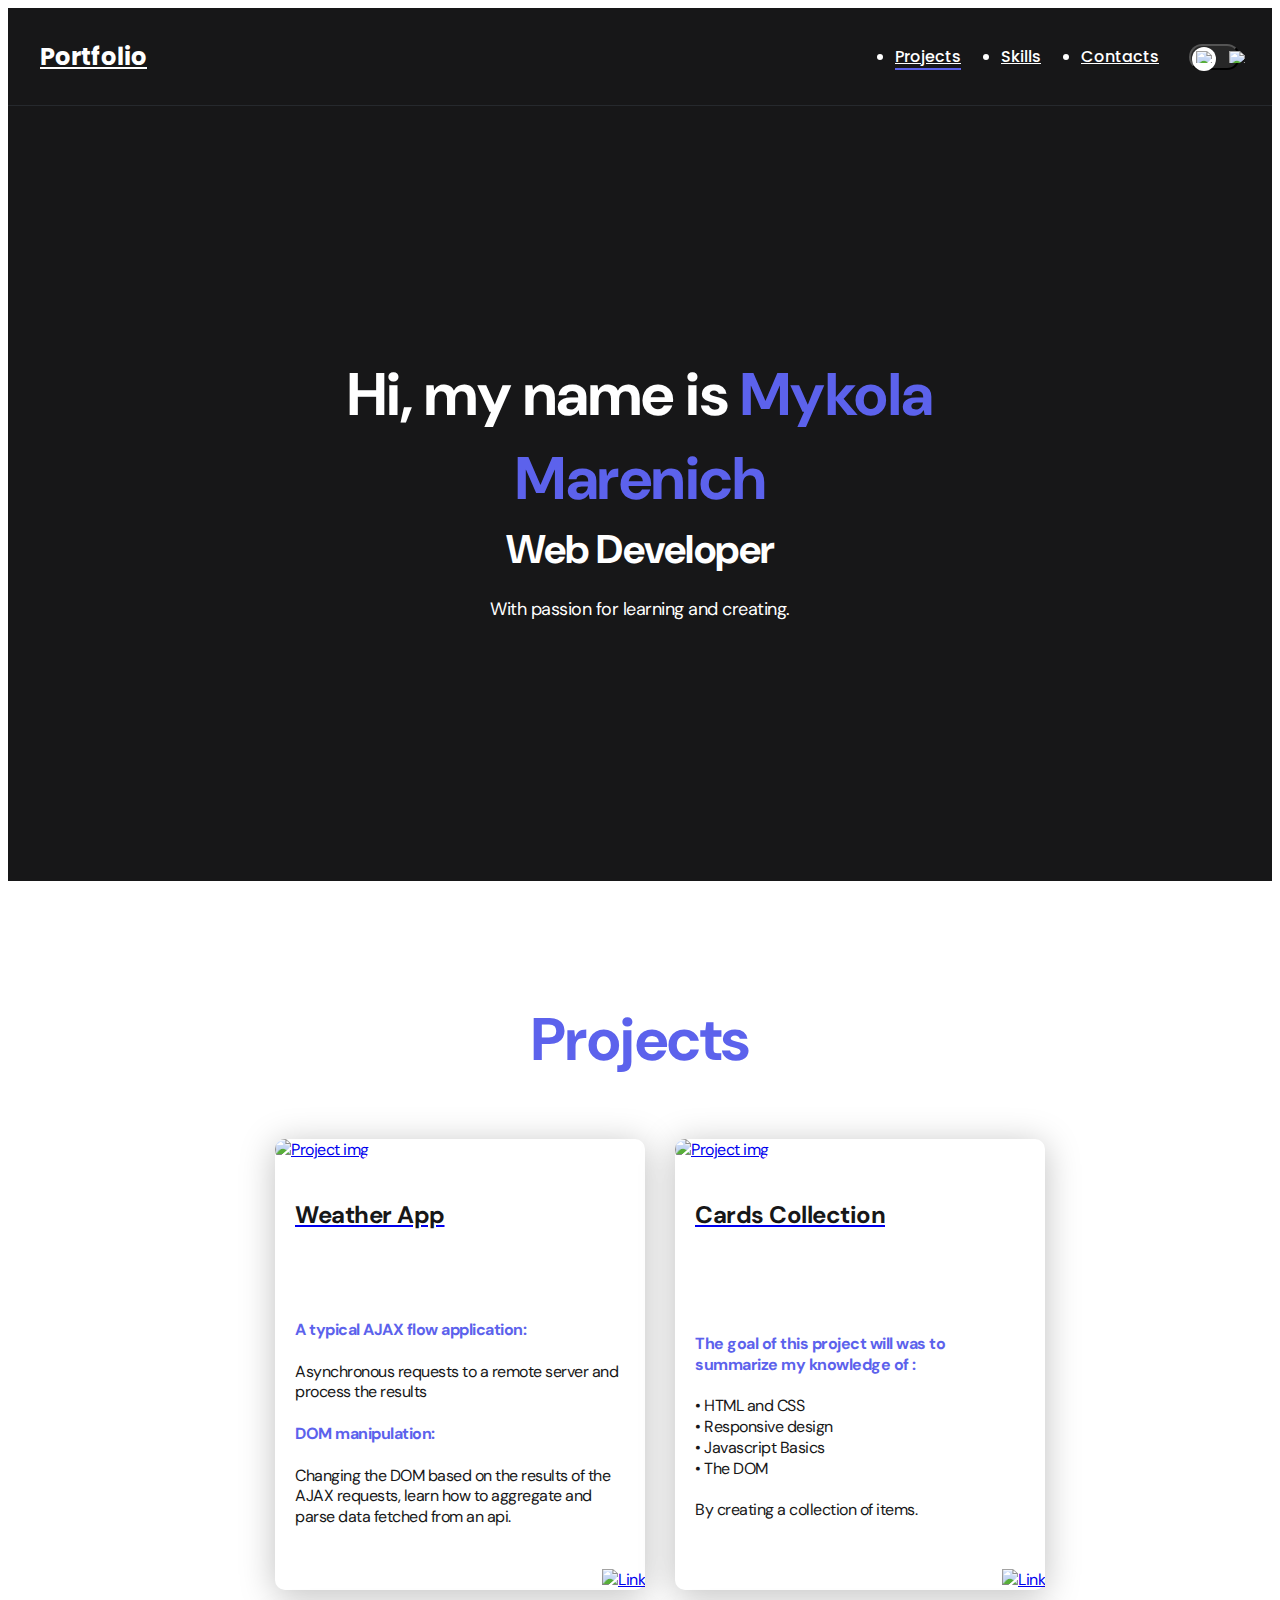
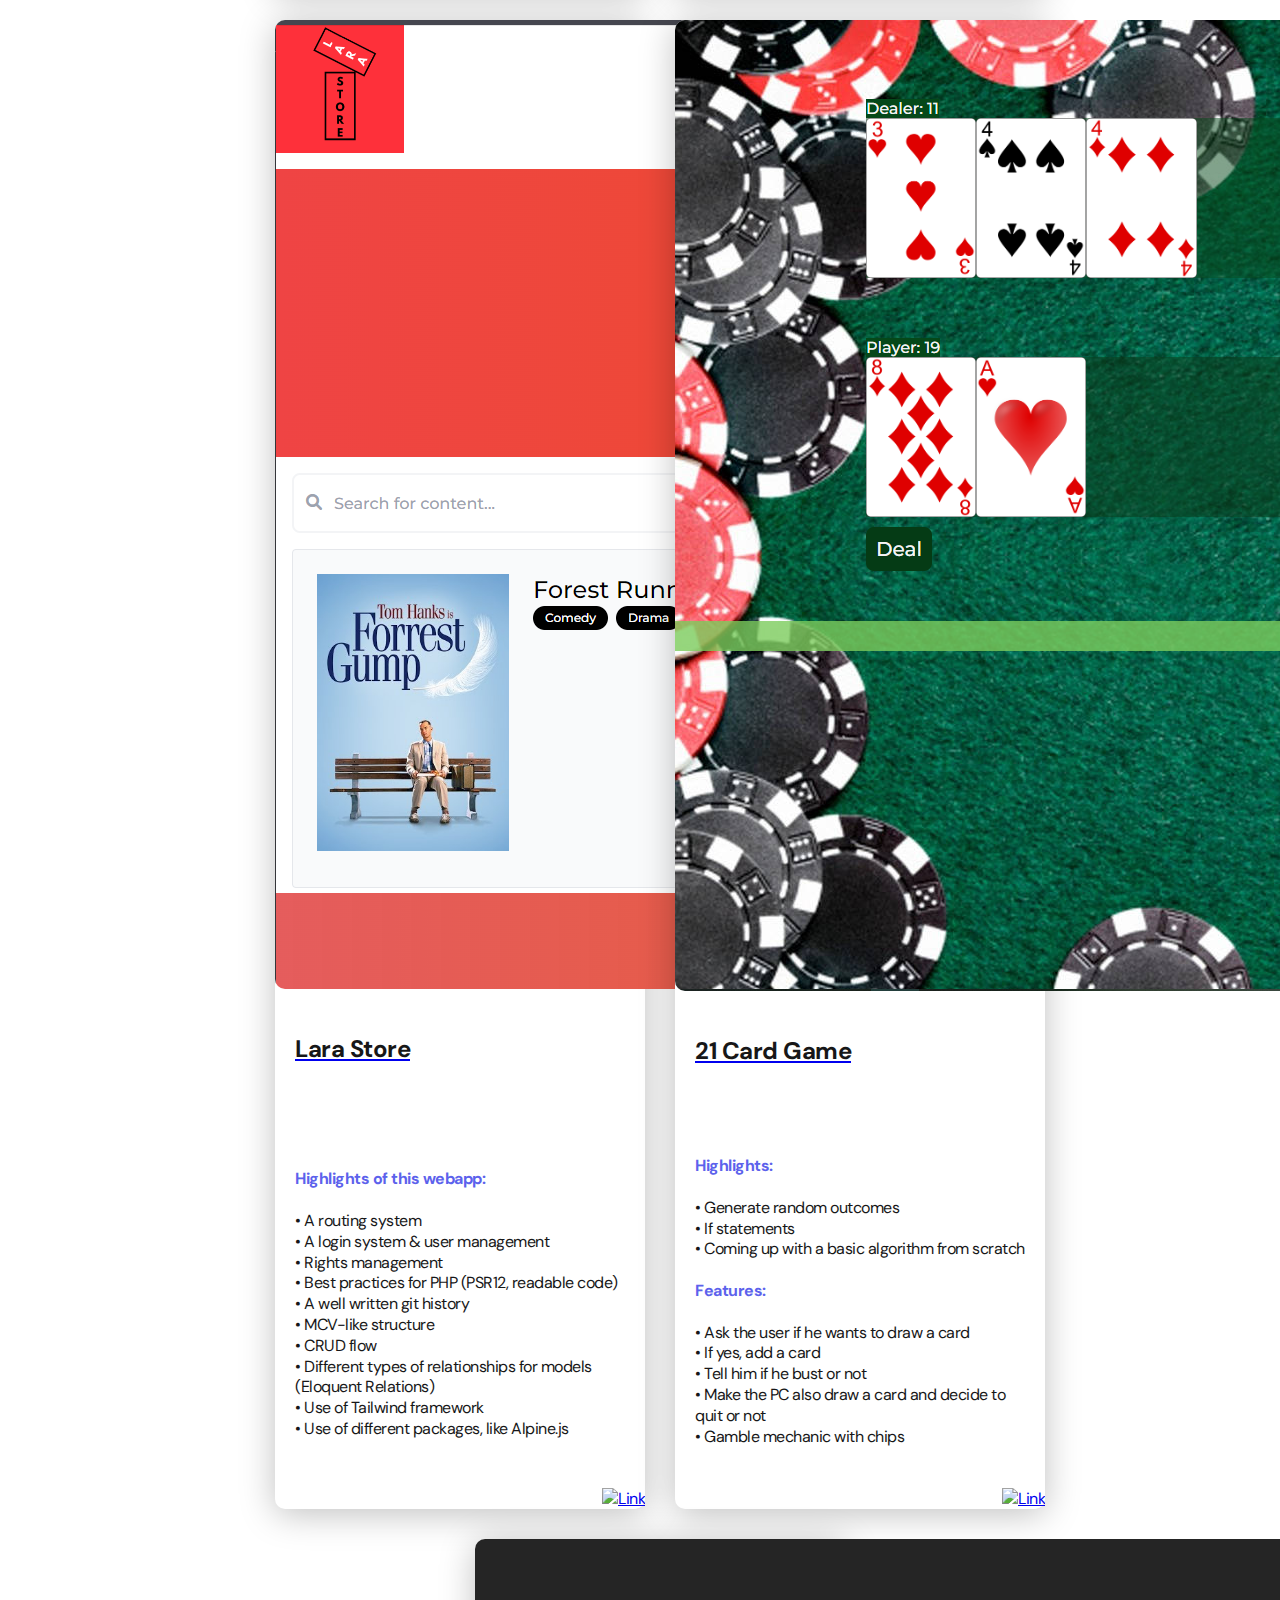
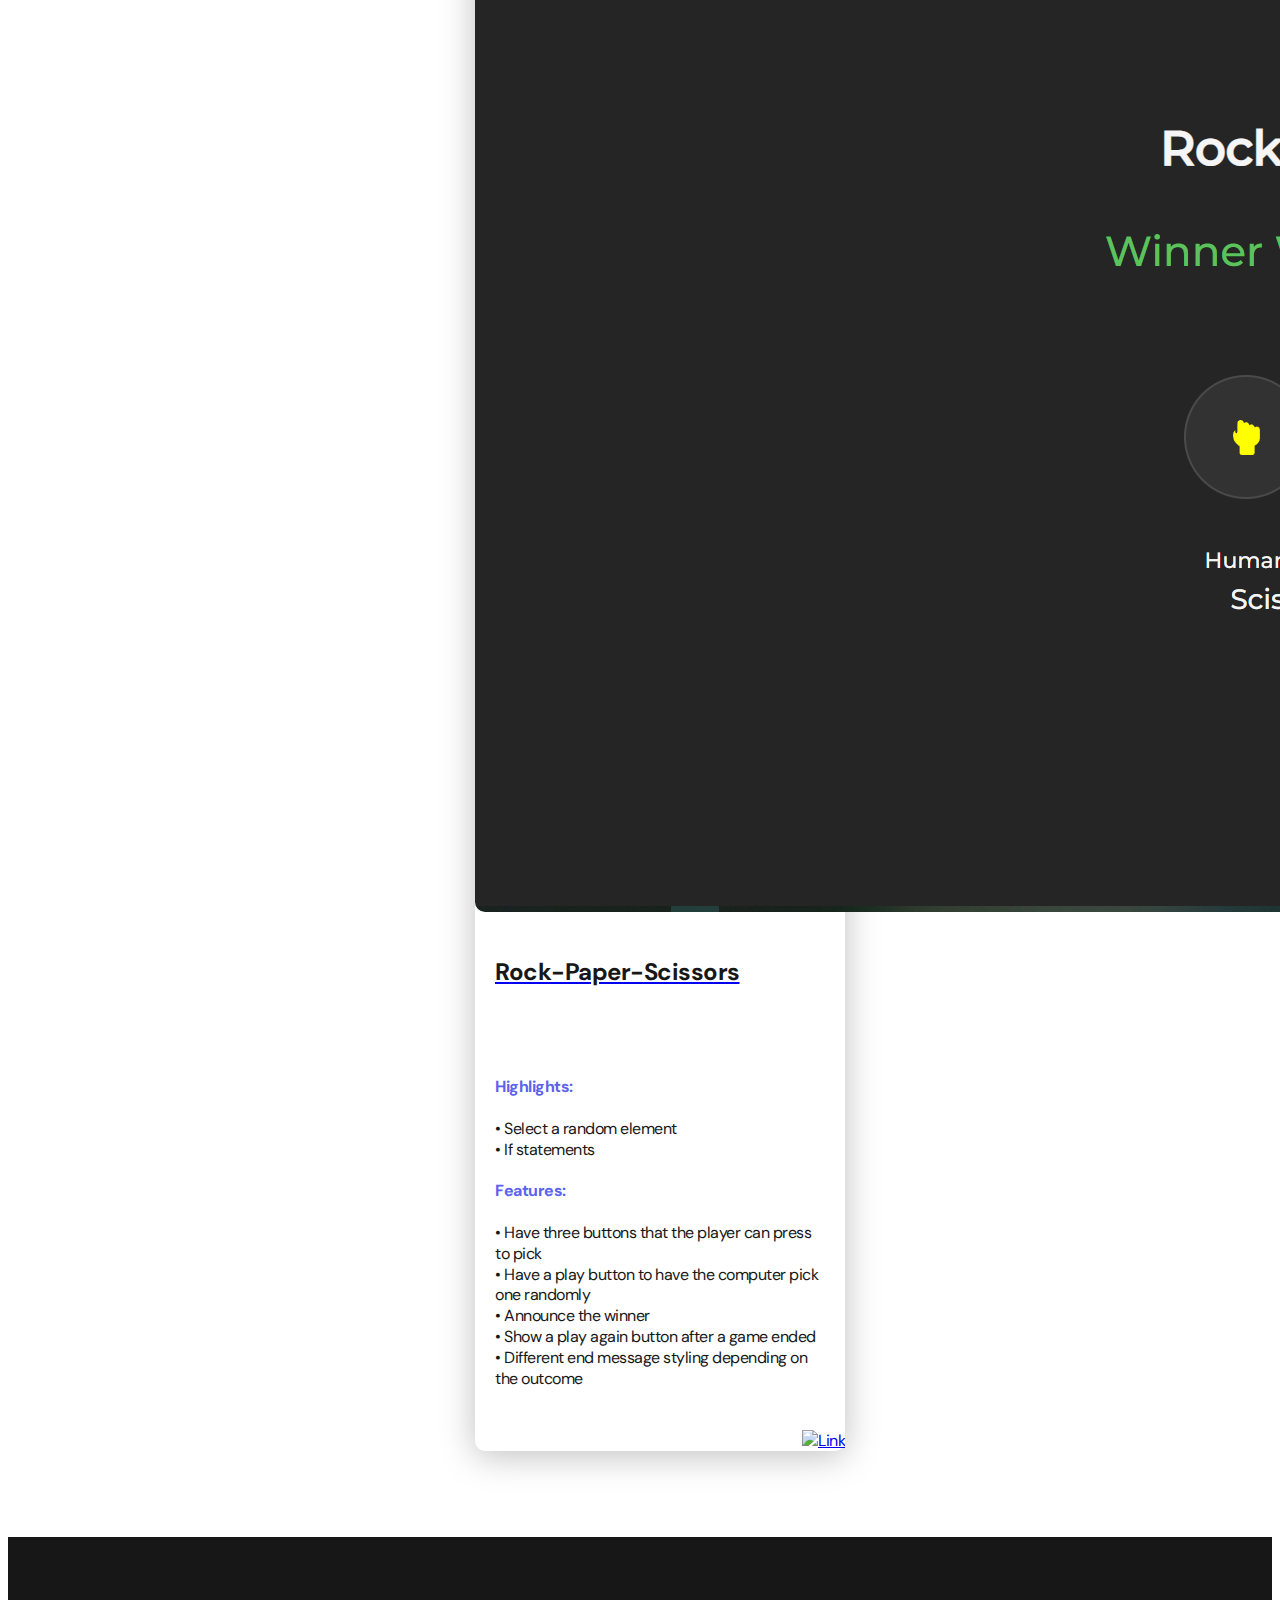
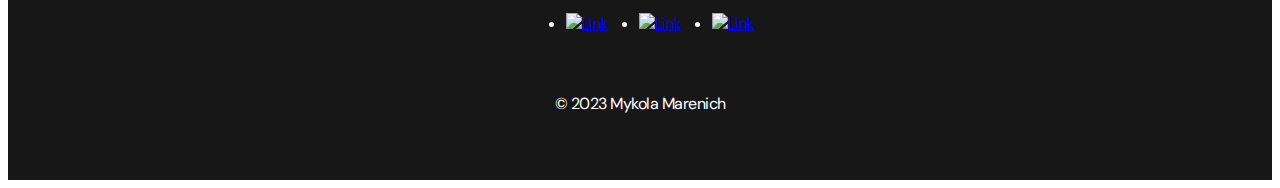
==== index.html @ 1d5896f4 "3 projects added" ====
<!DOCTYPE html>
<html lang="en">

<head>
    <meta charset="UTF-8" />
    <meta http-equiv="X-UA-Compatible" content="IE=edge" />
    <meta name="viewport" content="width=device-width, initial-scale=1.0" />
    <title>Portfolio</title>
    <link rel="stylesheet" href="./css/main.css" />
    <link rel="stylesheet" href="https://cdn.jsdelivr.net/gh/devicons/devicon@v2.15.1/devicon.min.css">
</head>

<body>
    <nav class="nav">
        <div class="container">
            <div class="nav-row">
                <a href="./index.html" class="logo"><strong>Portfolio</strong></a>

                <button class="dark-mode-btn">
                    <img src="./img/icons/sun.svg" alt="Light mode" class="dark-mode-btn__icon" />
                    <img src="./img/icons/moon.svg" alt="Dark mode" class="dark-mode-btn__icon" />
                </button>

                <ul class="nav-list">
                    <li class="nav-list__item">
                        <a href="./index.html" class="nav-list__link nav-list__link--active">Projects</a>
                    </li>
                    <li class="nav-list__item">
                        <a href="./skills.html" class="nav-list__link">Skills</a>
                    </li>
                    <li class="nav-list__item">
                        <a href="./contacts.html" class="nav-list__link">Contacts</a>
                    </li>
                </ul>
            </div>
        </div>
    </nav>

    <header class="header">
        <div class="header__wrapper">
            <h1 class="header__title">
                <strong>Hi, my name is <em>Mykola Marenich</em></strong><br />
                Web Developer
            </h1>
            <div class="header__text">
                <p>With passion for learning and creating.</p>
            </div>
        </div>
    </header>

    <main class="section">
        <div class="container">
            <h2 class="title-1">Projects</h2>
            <ul class="projects">
                <li class="project">
                    <a href="https://becodeorg.github.io/verou-4-the-weather-app-NickMarinade/">
                        <img src="./img/projects/weather-app.png" alt="Project img" class="project__img" />
                        <h3 class="project__title">Weather App</h3>
                    </a>
                    <div class="stack__icons">
                        <i class="stack__icon devicon-html5-plain-wordmark colored"></i>
                        <i class="stack__icon devicon-css3-plain-wordmark colored"></i>
                        <i class="stack__icon devicon-javascript-plain colored"></i>
                    </div>
                    <p class="project__paragraph">
                        <strong style="color:#5C62EC;">A typical AJAX flow application:</strong>
                        <br>
                        <br>Asynchronous requests to a remote server and process the results
                        <br>
                        <br><strong style="color:#5C62EC;">DOM manipulation:</strong>
                        <br>
                        <br>Changing the DOM based on the results of the AJAX requests, learn how to aggregate and parse
                        data fetched from an api.
                    </p>
                    <div class="github__card__icon">
                        <a href="https://github.com/NickMarinade/Weather-App"><img src="./img/icons/gitHub.svg"
                                alt="Link" /></a>
                    </div>
                </li>
                <li class="project">
                    <a
                        href="https://becodeorg.github.io/verou-4-dom-manipulation-NickMarinade/collectionProject/collection.html">
                        <img src="./img/projects/collection-cards.png" alt="Project img" class="project__img" />
                        <h3 class="project__title">Cards Collection</h3>
                    </a>
                    <div class="stack__icons">
                        <i class="stack__icon devicon-html5-plain-wordmark colored"></i>
                        <i class="stack__icon devicon-css3-plain-wordmark colored"></i>
                        <i class="stack__icon devicon-javascript-plain colored"></i>
                    </div>
                    <p class="project__paragraph">
                        <strong style="color:#5C62EC;">The goal of this project will was to summarize my knowledge of
                            :</strong>
                        <br>
                        <br>&#8226 HTML and CSS
                        <br>&#8226 Responsive design
                        <br>&#8226 Javascript Basics
                        <br>&#8226 The DOM
                        <br>
                        <br>By creating a collection of items.
                    </p>
                    <div class="github__card__icon">
                        <a href="https://github.com/NickMarinade/Cards-Collection/tree/main/collectionProject"><img
                                src="./img/icons/gitHub.svg" alt="Link" />
                        </a>
                    </div>
                </li>
                <li class="project">
                    <a
                        href="https://github.com/NickMarinade/lara-store">
                        <img src="./img/projects/larastore.png" alt="Project img" class="project__img" />
                        <h3 class="project__title">Lara Store</h3>
                    </a>
                    <div class="stack__icons">
                        <i class="stack__icon devicon-html5-plain-wordmark colored"></i>
                        <i class="stack__icon devicon-css3-plain-wordmark colored"></i>
                        <i class="stack__icon devicon-javascript-plain colored"></i>
                        <i class="stack__icon devicon-php-plain colored"></i>
                        <i class="stack__icon devicon-laravel-plain-wordmark colored"></i>
                        <i class="stack__icon devicon-tailwindcss-plain colored"></i>

                        <i class="stack__icon devicon-mysql-plain-wordmark colored"></i>


                    </div>
                    <p class="project__paragraph">
                        <strong style="color:#5C62EC;">Highlights of this webapp:</strong>
                        <br>
                        <br>&#8226 A routing system
                        <br>&#8226 A login system & user management
                        <br>&#8226 Rights management
                        <br>&#8226 Best practices for PHP (PSR12, readable code)
                        <br>&#8226 A well written git history
                        <br>&#8226 MCV-like structure
                        <br>&#8226 CRUD flow
                        <br>&#8226 Different types of relationships for models (Eloquent Relations)
                        <br>&#8226 Use of Tailwind framework
                        <br>&#8226 Use of different packages, like Alpine.js
                    </p>
                    <div class="github__card__icon">
                        <a href="https://github.com/NickMarinade/lara-store"><img
                                src="./img/icons/gitHub.svg" alt="Link" />
                        </a>
                    </div>
                </li>
                <li class="project">
                    <a href="https://becodeorg.github.io/verou-4-javascript-games-NickMarinade/21/index21.html">
                        <img src="./img/projects/21.png" alt="Project img" class="project__img" />
                        <h3 class="project__title">21 Card Game</h3>
                    </a>
                    <div class="stack__icons">
                        <i class="stack__icon devicon-html5-plain-wordmark colored"></i>
                        <i class="stack__icon devicon-css3-plain-wordmark colored"></i>
                        <i class="stack__icon devicon-javascript-plain colored"></i>
                    </div>
                    <p class="project__paragraph">
                        <strong style="color:#5C62EC;">Highlights:</strong>
                        <br>
                        <br>&#8226 Generate random outcomes
                        <br>&#8226 If statements
                        <br>&#8226 Coming up with a basic algorithm from scratch
                        <br>
                        <br><strong style="color:#5C62EC;">Features:</strong>
                        <br>
                        <br>&#8226 Ask the user if he wants to draw a card
                        <br>&#8226 If yes, add a card 
                        <br>&#8226 Tell him if he bust or not
                        <br>&#8226 Make the PC also draw a card and decide to quit or not
                        <br>&#8226 Gamble mechanic with chips
                    </p>
                    <div class="github__card__icon">
                        <a href="https://github.com/NickMarinade/gamesJS/tree/main/21"><img src="./img/icons/gitHub.svg"
                                alt="Link" /></a>
                    </div>
                </li>
                <li class="project">
                    <a href="https://becodeorg.github.io/verou-4-javascript-games-NickMarinade/RockPaperScissors/indexRPS.html">
                        <img src="./img/projects/rock-paper.png" alt="Project img" class="project__img" />
                        <h3 class="project__title">Rock-Paper-Scissors</h3>
                    </a>
                    <div class="stack__icons">
                        <i class="stack__icon devicon-html5-plain-wordmark colored"></i>
                        <i class="stack__icon devicon-css3-plain-wordmark colored"></i>
                        <i class="stack__icon devicon-javascript-plain colored"></i>
                        <i class="stack__icon devicon-sass-original colored"></i>
                    </div>
                    <p class="project__paragraph">
                        <strong style="color:#5C62EC;">Highlights:</strong>
                        <br>
                        <br>&#8226 Select a random element
                        <br>&#8226 If statements
                        <br>
                        <br><strong style="color:#5C62EC;">Features:</strong>
                        <br>
                        <br>&#8226 Have three buttons that the player can press to pick
                        <br>&#8226 Have a play button to have the computer pick one randomly
                        <br>&#8226 Announce the winner
                        <br>&#8226 Show a play again button after a game ended
                        <br>&#8226 Different end message styling depending on the outcome
                    </p>
                    <div class="github__card__icon">
                        <a href="https://github.com/NickMarinade/gamesJS/tree/main/RockPaperScissors"><img src="./img/icons/gitHub.svg"
                                alt="Link" /></a>
                    </div>
                </li>
            </ul>
        </div>
    </main>

    <footer class="footer">
        <div class="container">
            <div class="footer__wrapper">
                <ul class="social">
                    <li class="social__item">
                        <a href="#!"><img src="./img/icons/gitHub.svg" alt="Link" /></a>
                    </li>
                    <li class="social__item">
                        <a href="#!"><img src="./img/icons/linkedIn.svg" alt="Link" /></a>
                    </li>
                    <li class="social__item">
                        <a href="#!"><img src="./img/icons/instagram.svg" alt="Link" /></a>
                    </li>
                </ul>
                <div class="copyright">
                    <p>© 2023 Mykola Marenich</p>
                </div>
            </div>
        </div>
    </footer>

    <script src="./js/main.js"></script>
</body>

</html>
---- css/main.css ----
@import "./reset.css";
@import url('https://fonts.googleapis.com/css2?family=DM+Sans:wght@400;500;700&family=Poppins:wght@400;500;700&display=swap');

:root {
    --blackpure: #000;
    --black: #171718;
    --black-border: #26292D;
    --white: #fff;
    --purple: #5C62EC;

    --text-color: var(--black);

    --dark-bg: var(--black);
    --dark-border: var(--black-border);
    --header-text: var(--white);
    --accent: var(--purple);

    /* Light mode */
    --page-bg: var(--white);
    --text-color: var(--black);

    --title-1: var(--accent);

    --project-card-bg: var(--white);
    --project-card-text: var(--black);
    --box-shadow: 0px 5px 35px rgba(0, 0, 0, 0.25);
}

.dark {
     /* Dark mode */
    --page-bg: #252526;
    --text-color: var(--white);

    --title-1: var(--white);

    --project-card-bg: var(--black);
    --project-card-text: var(--white);
    --box-shadow: 0px 5px 35px rgba(0, 0, 0, 0.8);
}

html, body {
    display: flex;
    flex-direction: column;
    min-height: 100vh;

    font-family: 'DM Sans', sans-serif;
    letter-spacing: -0.5px;

    /* Light mode */
    background-color: var(--page-bg);
    color: var(--text-color);
}

/* General */

.container {
    margin: 0 auto;
    padding: 0 15px;
    max-width: 1200px;
}

.none {
    display: none !important;
}

.section {
    padding: 70px 0;
}

.title-1 {
    margin-bottom: 60px;

    font-size: 60px;
    font-weight: 700;
    line-height: 1.3;
    color: var(--title-1);
    text-align: center;
}

.title-2 {
    margin-bottom: 20px;

    font-size: 40px;
    font-weight: 700;
    line-height: 1.3;
}

/* Nav */

.nav {
    padding: 20px 0;
    border-bottom: 1px solid var(--dark-border);
    background-color: var(--dark-bg);
    color: var(--header-text);
    letter-spacing: normal;
}

.nav-row {
    display: flex;
    justify-content: flex-end;
    align-items: center;
    column-gap: 30px;
    row-gap: 20px;
    flex-wrap: wrap;
}

.logo {
    margin-right: auto;
    color: var(--header-text);
    font-size: 24px;
    font-family: 'Poppins', sans-serif;
}

.logo strong {
    font-weight: 700;
}

.nav-list {
    display: flex;
    flex-wrap: wrap;
    row-gap: 10px;
    align-items: center;
    column-gap: 40px;
    font-size: 16px;
    font-weight: 500;
    font-family: 'Poppins', sans-serif;
}

.nav-list__link {
    color: var(--header-text);
    transition: opacity 0.2s ease-in;
}

.nav-list__link:hover {
    opacity: 0.8;
}

.nav-list__link--active {
    position: relative;
}

.nav-list__link--active::before {
    content: "";

    position: absolute;
    left: 0;
    top: 100%;

    display: block;
    height: 2px;
    width: 100%;
    background-color: var(--accent);
}

/* Dark mode btn */

.dark-mode-btn {
    order: 9;

    position: relative;
    display: flex;
    justify-content: space-between;

    width: 51px;
    height: 26px;
    padding: 5px;

    border-radius: 50px;
    background-color: #272727;
}

.dark-mode-btn::before {
    content: "";

    position: absolute;
    top: 1px;
    left: 1px;

    display: block;
    width: 24px;
    height: 24px;

    border-radius: 50%;
    background-color: var(--white);

    transition: left 0.2s ease-in;
}

.dark-mode-btn--active::before {
    left: 26px;
}

.dark-mode-btn__icon {
    position: relative;
    z-index: 9;
}

/* Header */

.header {
    padding: 40px 0;
    min-height: 695px;

    display: flex;
    justify-content: center;
    align-items: center;

    background-color: var(--dark-bg);
    background-image: url('./../img/header-b.png');
    background-repeat: no-repeat;
    background-size: auto;
    background-position: center center;

    color: var(--header-text);
    text-align: center;
}

.header__wrapper {
    padding: 0 15px;
    max-width: 660px;
}

.header__title {
    margin-bottom: 20px;
    font-size: 40px;
    font-weight: 700;
    line-height: 1.4;
}

.header__title strong {
    font-size: 60px;
    font-weight: 700;
}

.header__title em {
    font-style: normal;
    color: var(--accent);
}

.header__text {
    margin-bottom: 40px;
    font-size: 18px;
    line-height: 1.333;
}

.header__text p + p{
    margin-top: 0.5em;
}

/* Btn */

.btn {
    display: inline-block;
    height: 48px;
    padding: 12px 28px;

    border-radius: 5px;
    background-color: var(--accent);
    color: var(--white);
    letter-spacing: 0.15px;
    font-size: 16px;
    font-weight: 500;

    transition: opacity 0.2s ease-in;
}

.btn:hover {
    opacity: 0.8;
}

.btn:active {
    position: relative;
    top: 1px;
}

/* Btn outline */

.btn-outline {
    display: flex;
    column-gap: 10px;
    align-items: center;

    height: 48px;
    padding: 12px 20px;

    border-radius: 5px;
    border: 1px solid var(--blackpure);
    background-color: var(--white);
    color: var(--blackpure);

    transition: opacity 0.2s ease-in;
}

.btn-outline:hover {
    opacity: 0.8;
}

.btn-outline:active {
    position: relative;
    top: 1px;
}

/* Projects  */

.projects {
    display: flex;
    justify-content: center;
    flex-wrap: wrap;
    column-gap: 30px;
    row-gap: 30px;
}

.project {
    display: flex;
    flex-direction: column;
    justify-content: space-between;
    max-width: 370px;
    background-color: var(--project-card-bg);
    box-shadow: var(--box-shadow);
    border-radius: 10px;
}

.project__img {
    border-radius: 10px;
}

.project__title {
    padding: 15px 20px 25px;
    font-weight: 700;
    font-size: 24px;
    line-height: 1.3;
    color: var(--project-card-text);
}

/* Project details */

.project-details {
    margin: 0 auto;
    max-width: 865px;

    display: flex;
    flex-direction: column;
    align-items: center;

    text-align: center;
}

.project__paragraph {
    padding: 15px 20px 25px;
    line-height: 1.3;
    color: var(--project-card-text);
}

.stack__icons {
    padding: 5px 20px 5px;
    color: var(--project-card-text);
}

.stack__icon {
    font-size:38px;
}

.github__card__icon {
    text-align: end;
}

.project-details__cover {
    max-width: 100%;
    margin-bottom: 40px;

    box-shadow: 0px 5px 35px rgba(0, 0, 0, 0.25);
    border-radius: 10px;
}

.project-details__desc {
    margin-bottom: 30px;

    font-weight: 700;
    font-size: 24px;
    line-height: 1.3;
}

/* Content list */

.content-list {
    margin: 0 auto;
    max-width: 570px;
    display: flex;
    flex-direction: column;
    align-items: center;
    row-gap: 40px;
    text-align: center;
}

.content-list a {
    color: var(--accent);
}

.content-list__item {
    font-size: 18px;
    line-height: 1.5;
}

.content-list__item p + p {
    margin-top: 0.5em;
}

/* Footer */

.footer {
    margin-top: auto;
    padding: 60px 0 50px;
    background-color: var(--dark-bg);
    color: var(--header-text);
}

.footer__wrapper {
    display: flex;
    flex-direction: column;
    align-items: center;
    row-gap: 27px;
}

.social {
    display: flex;
    column-gap: 30px;
    align-items: center;
}

.copyright {
    font-size: 16px;
}

.copyright p + p {
    margin-top: 0.5em;
}

@media (max-width: 620px) {

    /* Header  */

    .header {
        min-height: unset;
    }

    .header__title {
        font-size: 30px;
    }

    .header__title strong {
        font-size: 40px;
    }

    /* Nav */

    .nav-row {
        justify-content: space-between;
    }

    .dark-mode-btn {
        order: 0;
    }

    /* General */

    .section {
        padding: 40px 0;
    }

    .title-1 {
        margin-bottom: 30px;
        font-size: 40px;
    }

    .title-2 {
        margin-bottom: 10px;
        font-size: 30px;
    }

    /* Projects */

    .project__title {
        font-size: 22px;
    }

    /* Project page */

    .project-details__desc {
        margin-bottom: 20px;
        font-size: 22px;
    }

    /* Content List */

    .content-list {
        row-gap: 20px;
    }

    .content-list__item {
        font-size: 16px;
    }

    /* Footer */

    .footer {
        padding: 40px 0 30px;
    }

    .footer__wrapper {
        row-gap: 20px;
    }

    /* Social */

    .social {
        column-gap: 20px;
    }

    .social__item {
        width: 28px;
    }

}
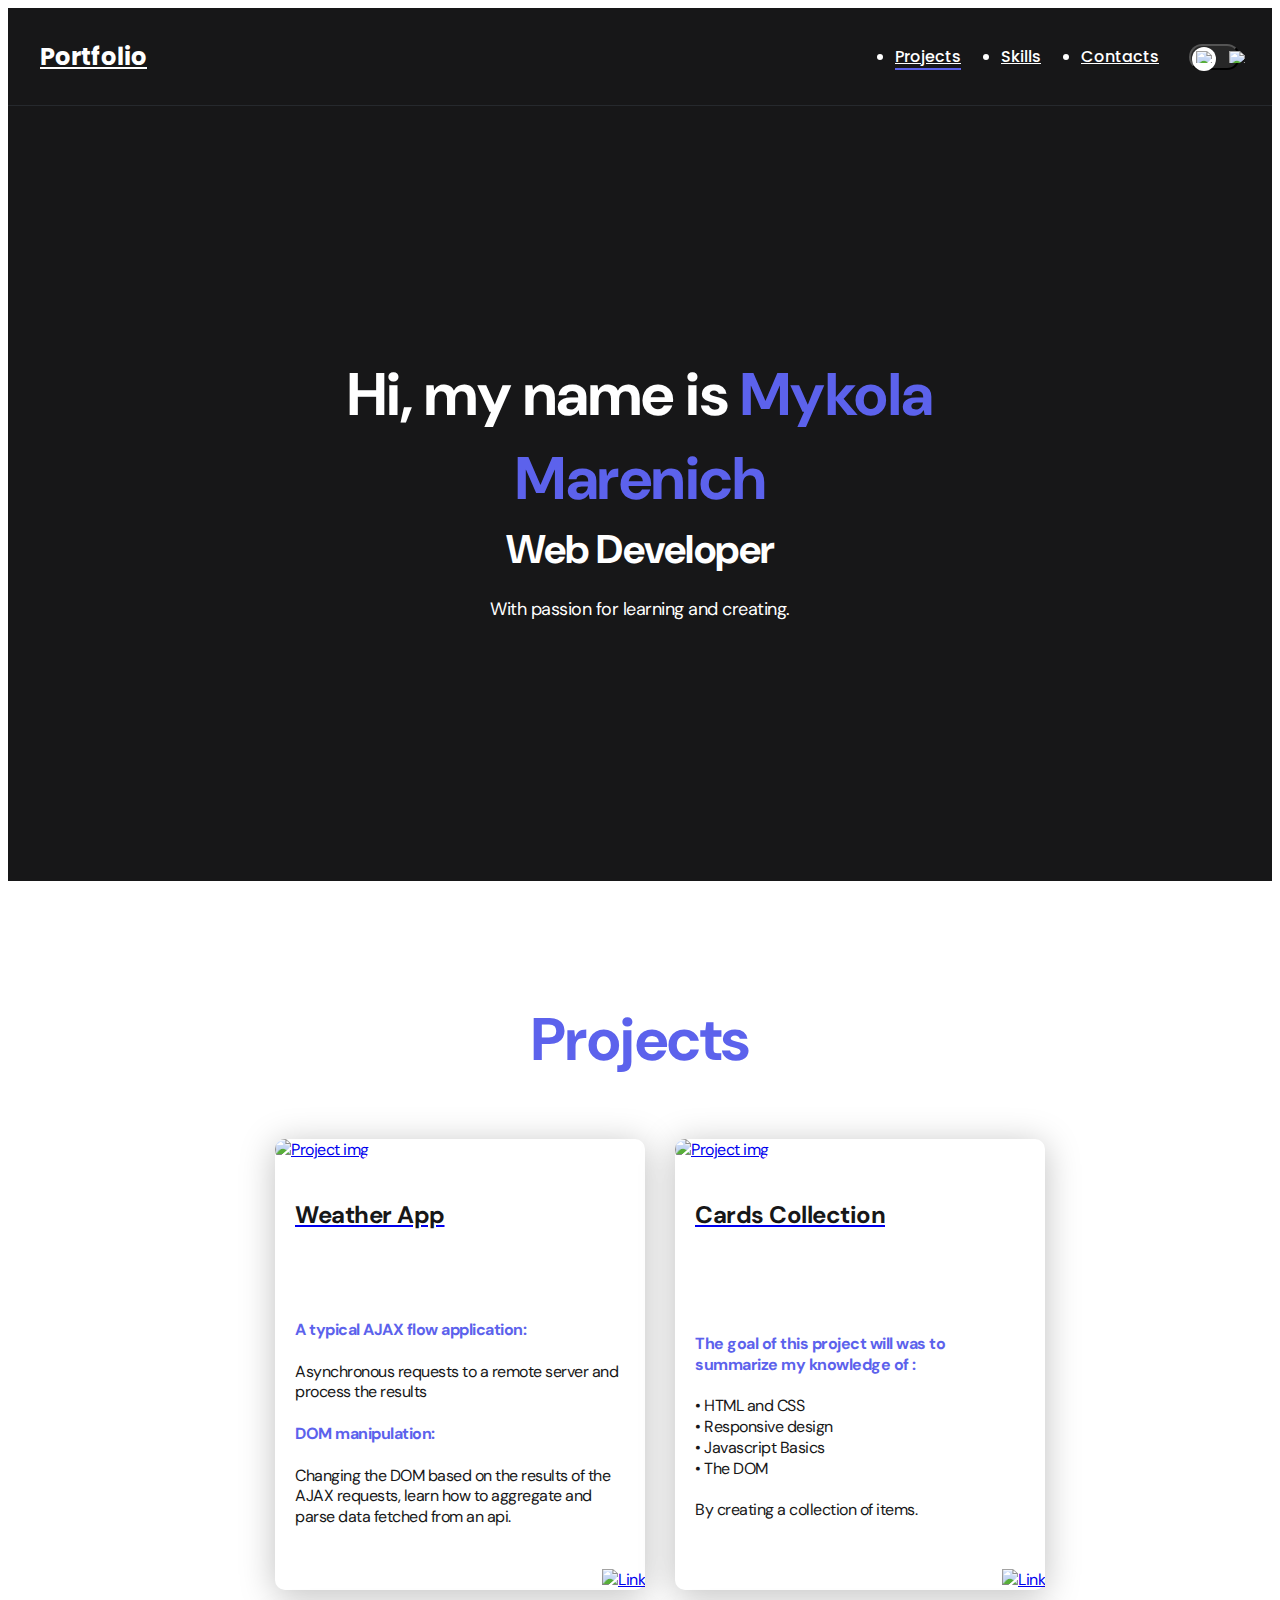
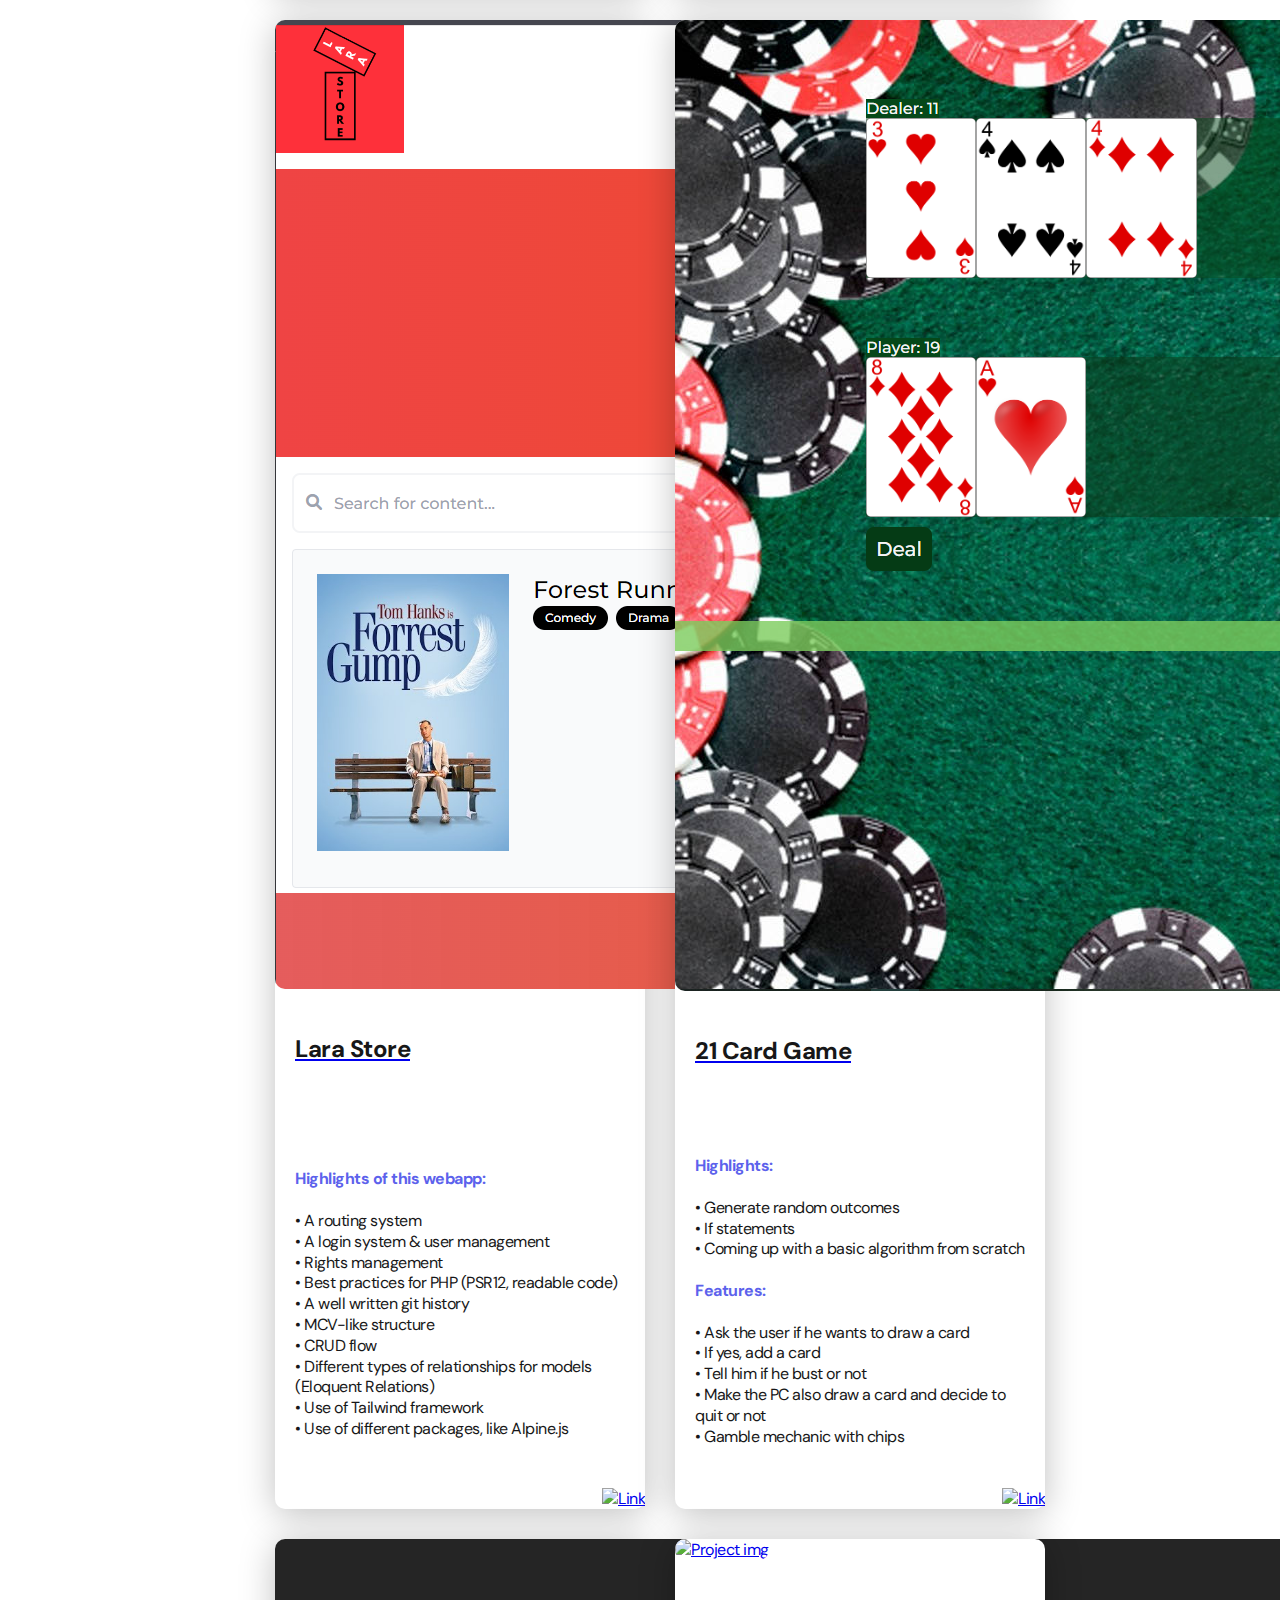
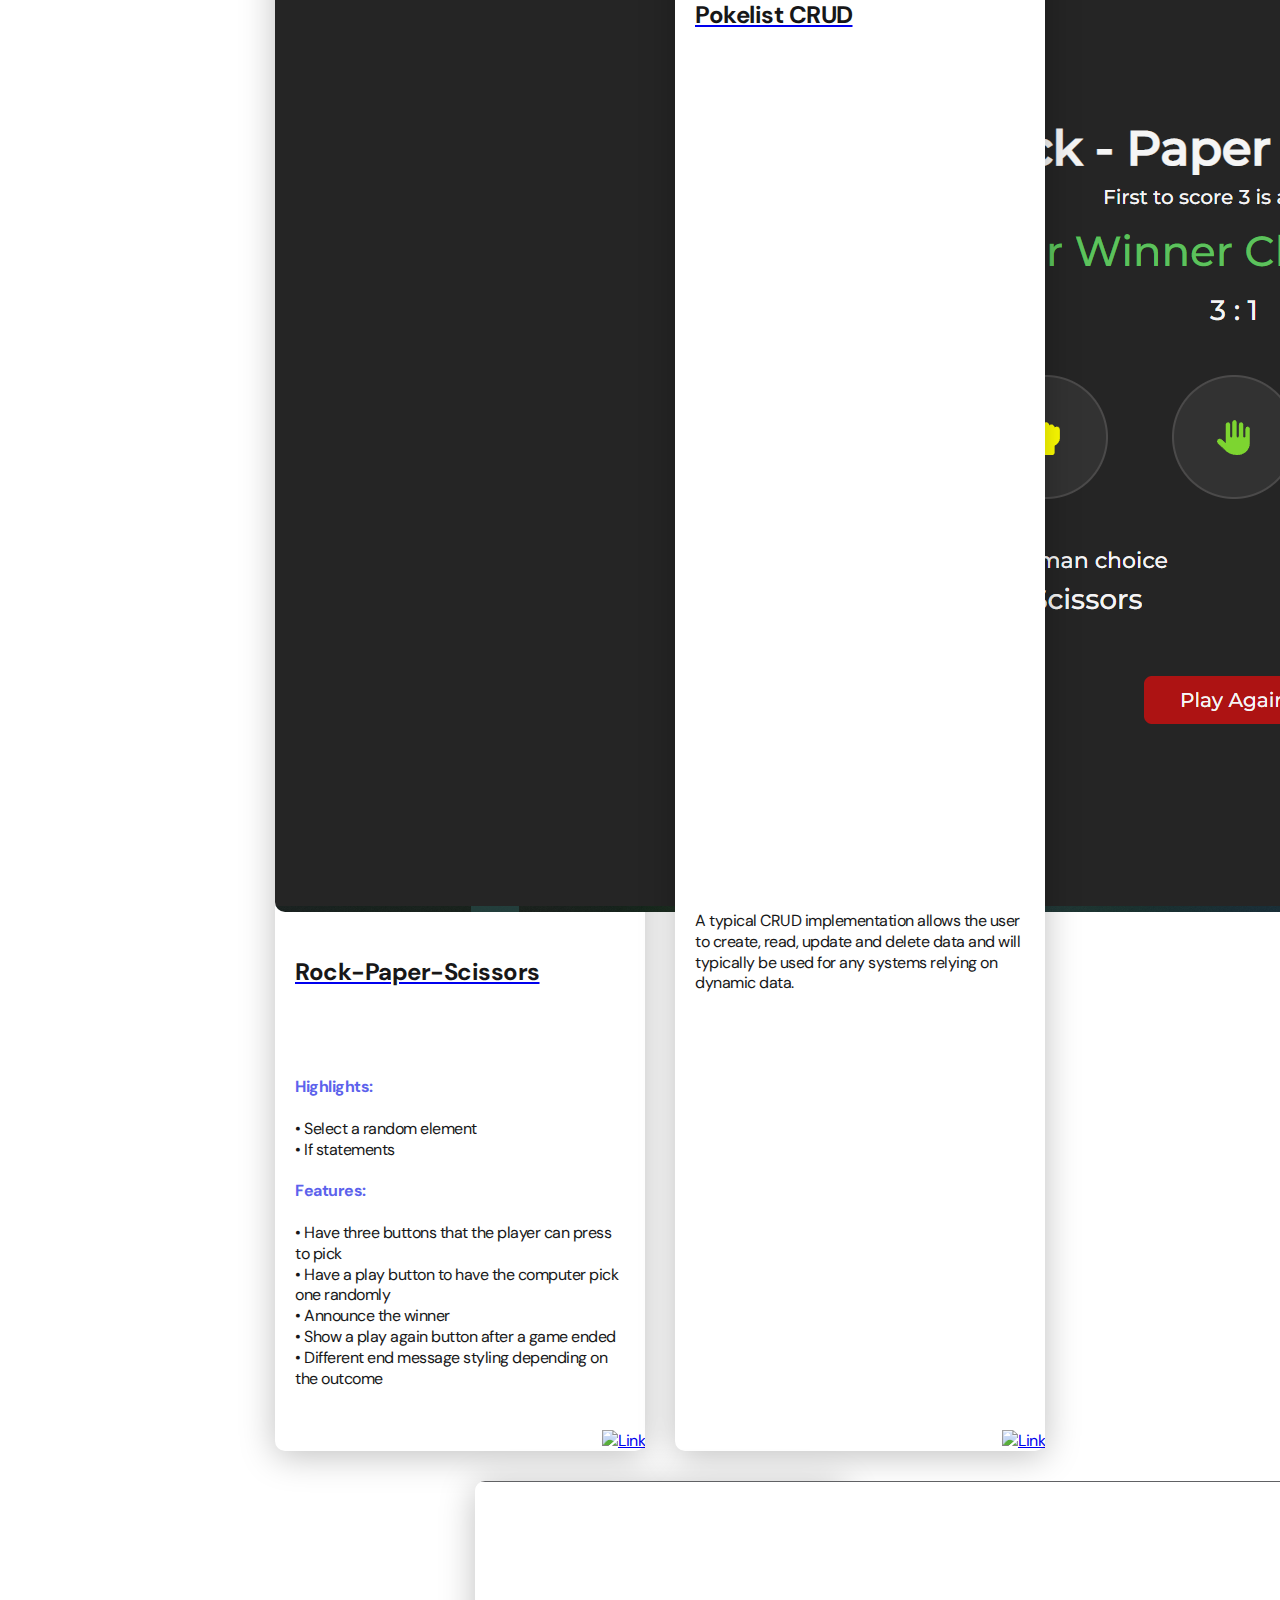
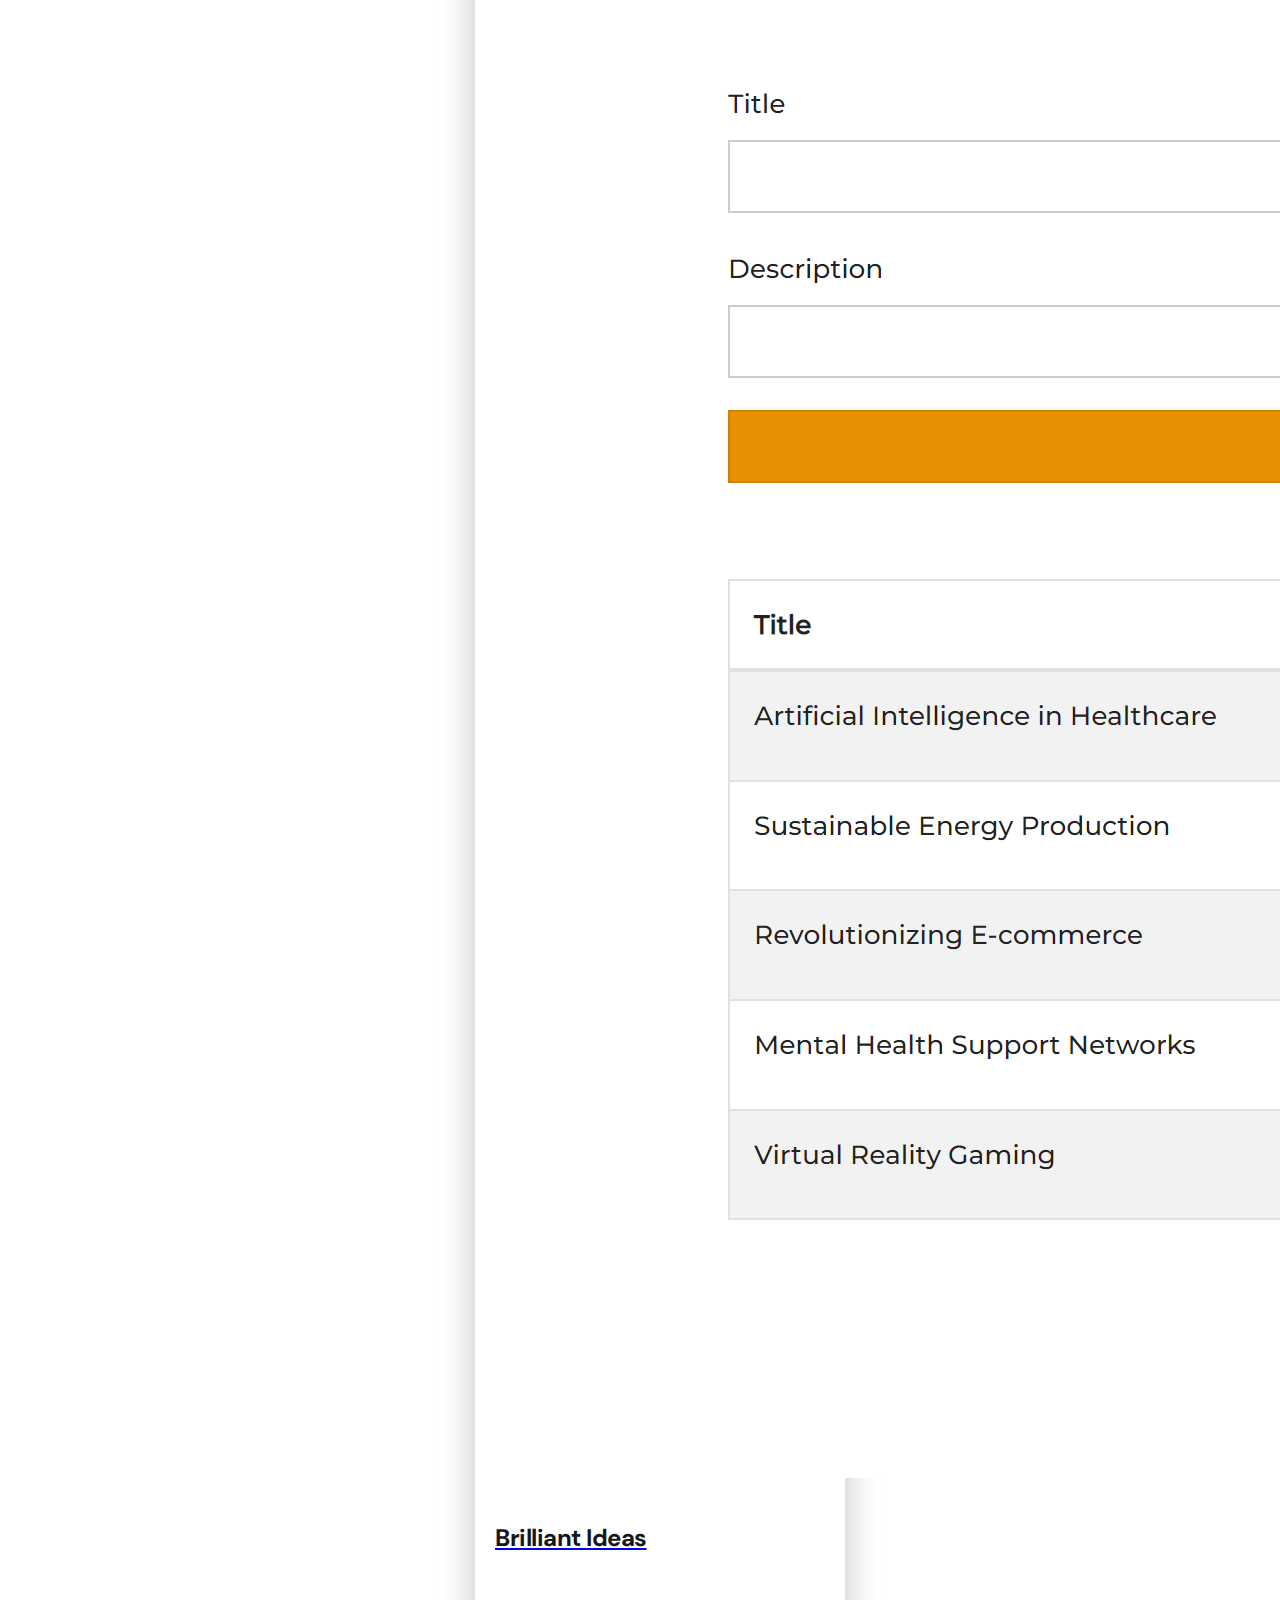
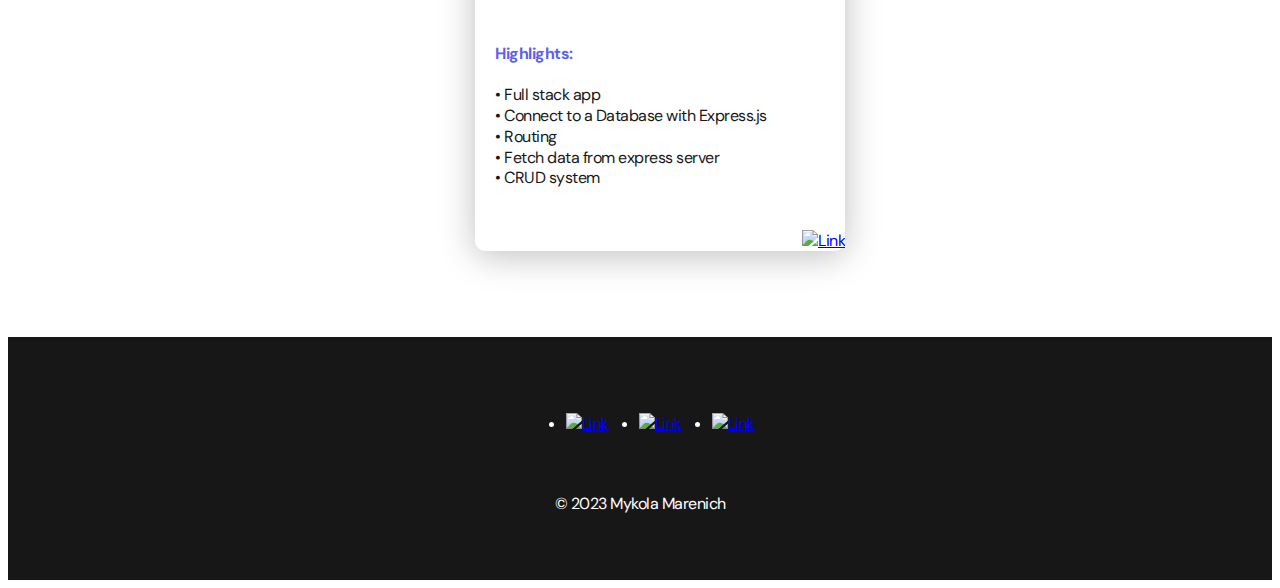
==== commit 30cdb631: "add ideas project" ====
--- a/index.html
+++ b/index.html
@@ -106,8 +106,7 @@
                     </div>
                 </li>
                 <li class="project">
-                    <a
-                        href="https://github.com/NickMarinade/lara-store">
+                    <a href="https://github.com/NickMarinade/lara-store">
                         <img src="./img/projects/larastore.png" alt="Project img" class="project__img" />
                         <h3 class="project__title">Lara Store</h3>
                     </a>
@@ -118,10 +117,7 @@
                         <i class="stack__icon devicon-php-plain colored"></i>
                         <i class="stack__icon devicon-laravel-plain-wordmark colored"></i>
                         <i class="stack__icon devicon-tailwindcss-plain colored"></i>
-
                         <i class="stack__icon devicon-mysql-plain-wordmark colored"></i>
-
-
                     </div>
                     <p class="project__paragraph">
                         <strong style="color:#5C62EC;">Highlights of this webapp:</strong>
@@ -138,8 +134,8 @@
                         <br>&#8226 Use of different packages, like Alpine.js
                     </p>
                     <div class="github__card__icon">
-                        <a href="https://github.com/NickMarinade/lara-store"><img
-                                src="./img/icons/gitHub.svg" alt="Link" />
+                        <a href="https://github.com/NickMarinade/lara-store"><img src="./img/icons/gitHub.svg"
+                                alt="Link" />
                         </a>
                     </div>
                 </li>
@@ -163,7 +159,7 @@
                         <br><strong style="color:#5C62EC;">Features:</strong>
                         <br>
                         <br>&#8226 Ask the user if he wants to draw a card
-                        <br>&#8226 If yes, add a card 
+                        <br>&#8226 If yes, add a card
                         <br>&#8226 Tell him if he bust or not
                         <br>&#8226 Make the PC also draw a card and decide to quit or not
                         <br>&#8226 Gamble mechanic with chips
@@ -174,7 +170,8 @@
                     </div>
                 </li>
                 <li class="project">
-                    <a href="https://becodeorg.github.io/verou-4-javascript-games-NickMarinade/RockPaperScissors/indexRPS.html">
+                    <a
+                        href="https://becodeorg.github.io/verou-4-javascript-games-NickMarinade/RockPaperScissors/indexRPS.html">
                         <img src="./img/projects/rock-paper.png" alt="Project img" class="project__img" />
                         <h3 class="project__title">Rock-Paper-Scissors</h3>
                     </a>
@@ -199,7 +196,54 @@
                         <br>&#8226 Different end message styling depending on the outcome
                     </p>
                     <div class="github__card__icon">
-                        <a href="https://github.com/NickMarinade/gamesJS/tree/main/RockPaperScissors"><img src="./img/icons/gitHub.svg"
+                        <a href="https://github.com/NickMarinade/gamesJS/tree/main/RockPaperScissors"><img
+                                src="./img/icons/gitHub.svg" alt="Link" /></a>
+                    </div>
+                </li>
+                <li class="project">
+                    <a href="https://github.com/NickMarinade/Pokelist-crud">
+                        <img src="./img/projects/pokemonCards.png" alt="Project img" class="project__img" />
+                        <h3 class="project__title">Pokelist CRUD</h3>
+                    </a>
+                    <div class="stack__icons">
+                        <i class="stack__icon devicon-html5-plain-wordmark colored"></i>
+                        <i class="stack__icon devicon-bootstrap-plain-wordmark colored"></i>
+                        <i class="stack__icon devicon-php-plain colored"></i>
+                    </div>
+                    <p class="project__paragraph">
+                        A typical CRUD implementation allows the user to create, read, update and delete data
+                        and will typically be used for any systems relying on dynamic data.
+                    </p>
+                    <div class="github__card__icon">
+                        <a href="https://github.com/NickMarinade/Pokelist-crud"><img src="./img/icons/gitHub.svg"
+                                alt="Link" /></a>
+                    </div>
+                </li>
+                <li class="project">
+                    <a href="https://github.com/NickMarinade/brilliant-ideas">
+                        <img src="./img/projects/ideas.png" alt="Project img" class="project__img" />
+                        <h3 class="project__title">Brilliant Ideas</h3>
+                    </a>
+                    <div class="stack__icons">
+                        <i class="stack__icon devicon-html5-plain-wordmark colored"></i>
+                        <i class="stack__icon devicon-css3-plain-wordmark colored"></i>
+                        <i class="stack__icon devicon-bootstrap-plain-wordmark colored"></i>
+                        <i class="stack__icon devicon-javascript-plain colored"></i>
+                        <i class="stack__icon devicon-nodejs-plain colored"></i>
+                        <i class="stack__icon devicon-express-original"></i>
+                        <i class="stack__icon devicon-mysql-plain-wordmark colored"></i>
+                    </div>
+                    <p class="project__paragraph">
+                        <strong style="color:#5C62EC;">Highlights:</strong>
+                        <br>
+                        <br>&#8226 Full stack app
+                        <br>&#8226 Connect to a Database with Express.js
+                        <br>&#8226 Routing
+                        <br>&#8226 Fetch data from express server
+                        <br>&#8226 CRUD system
+                    </p>
+                    <div class="github__card__icon">
+                        <a href="https://github.com/NickMarinade/brilliant-ideas"><img src="./img/icons/gitHub.svg"
                                 alt="Link" /></a>
                     </div>
                 </li>
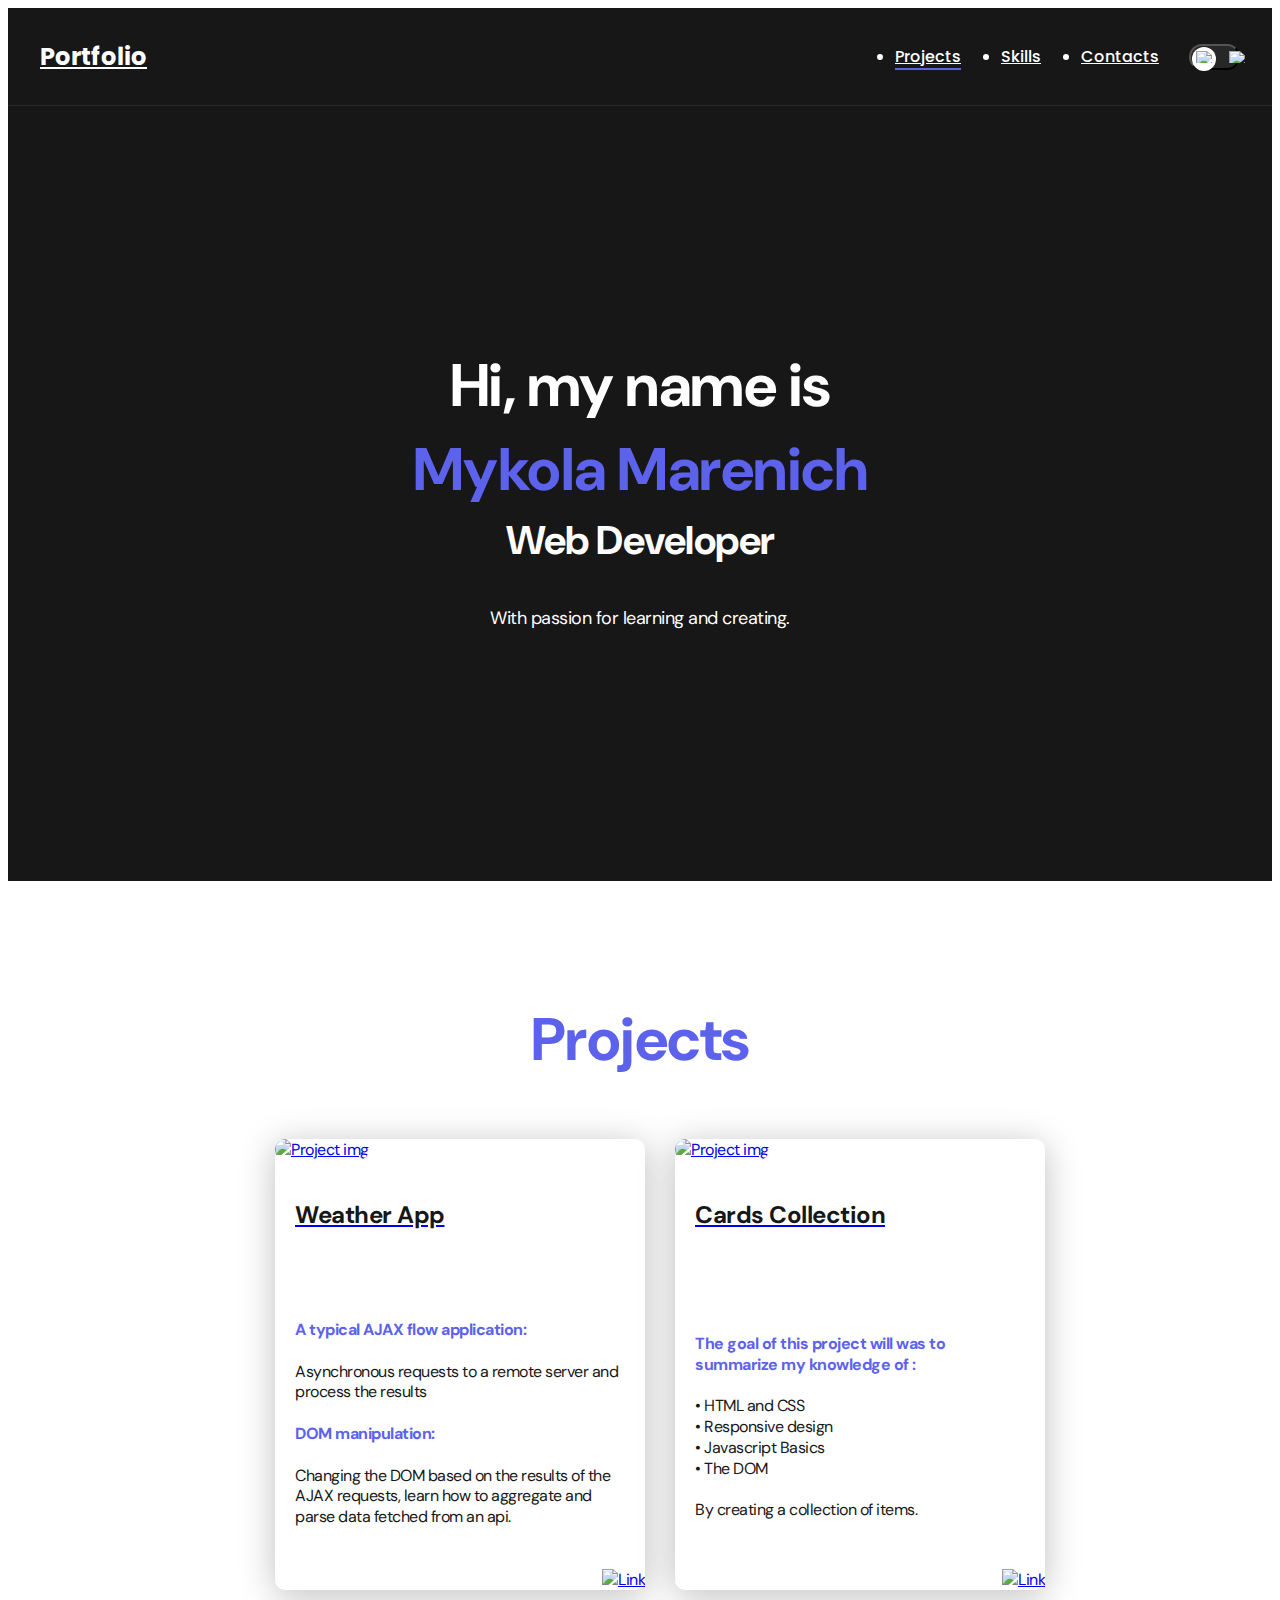
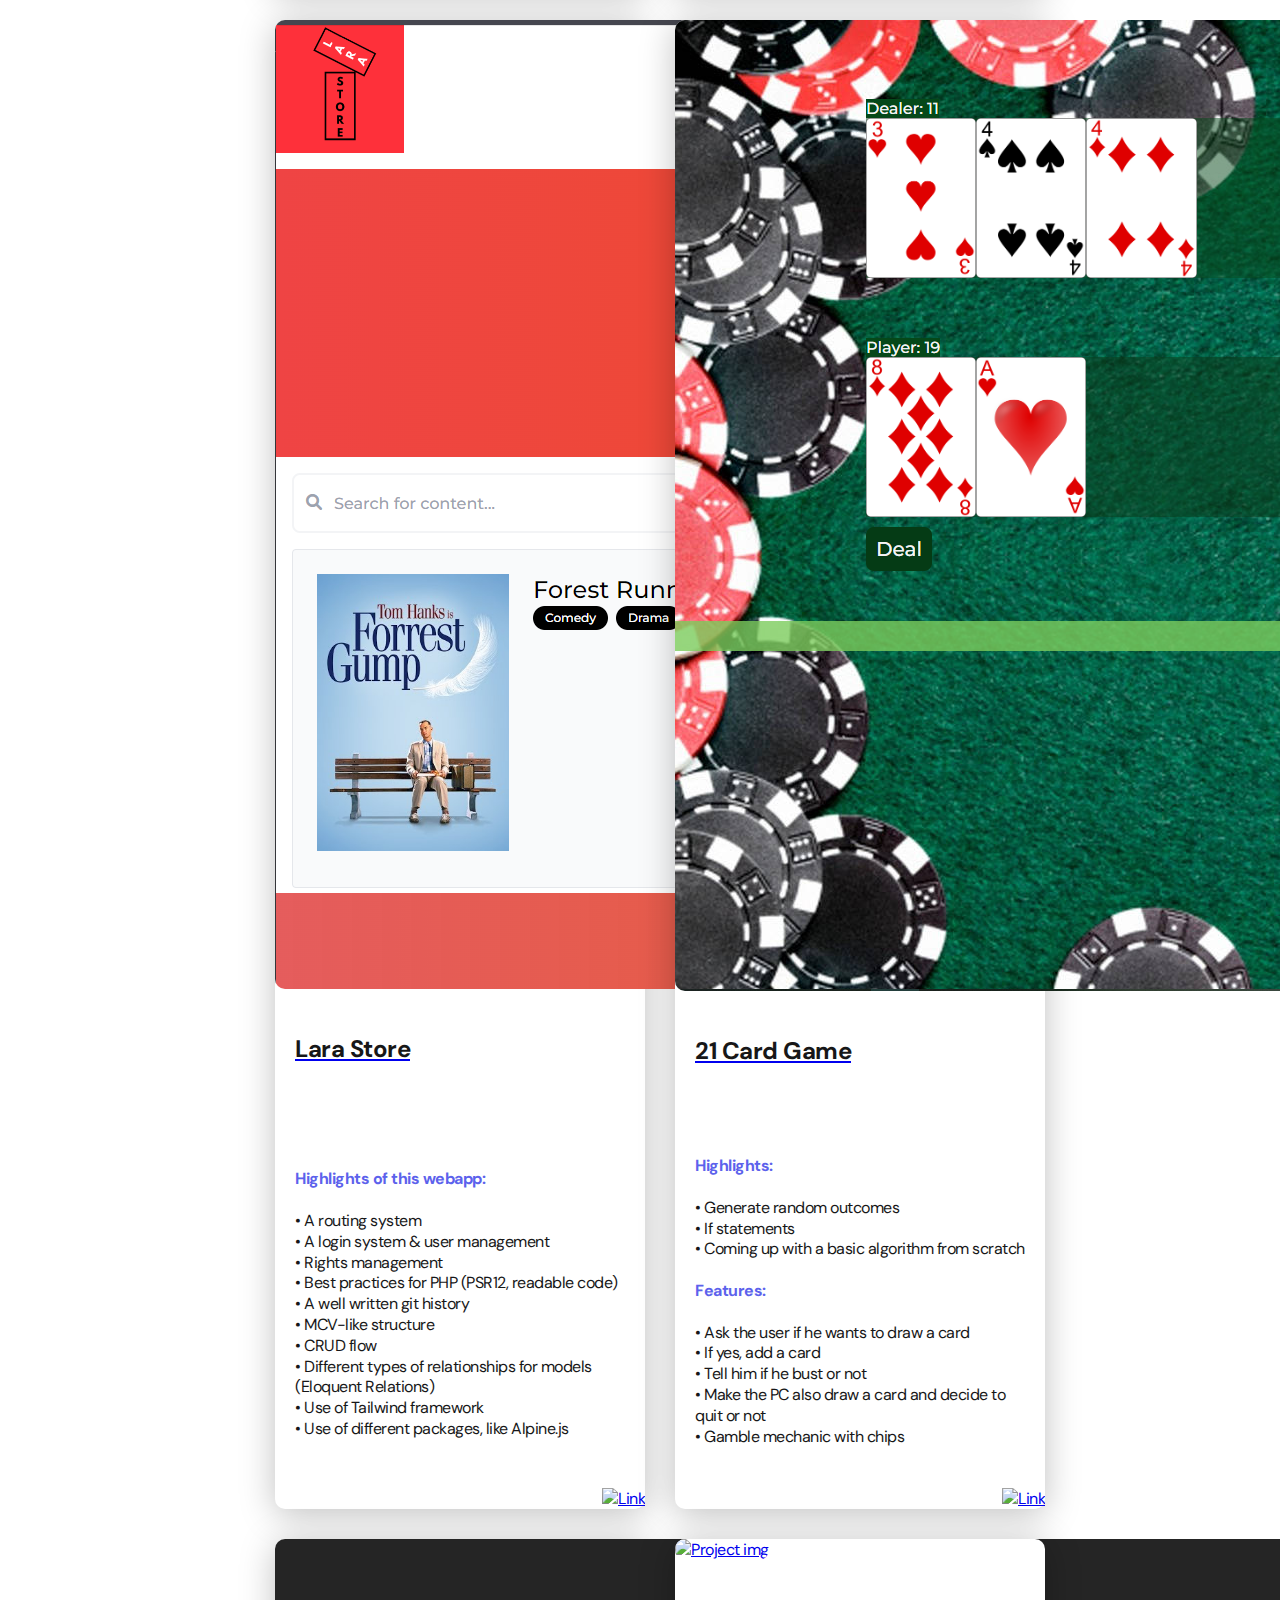
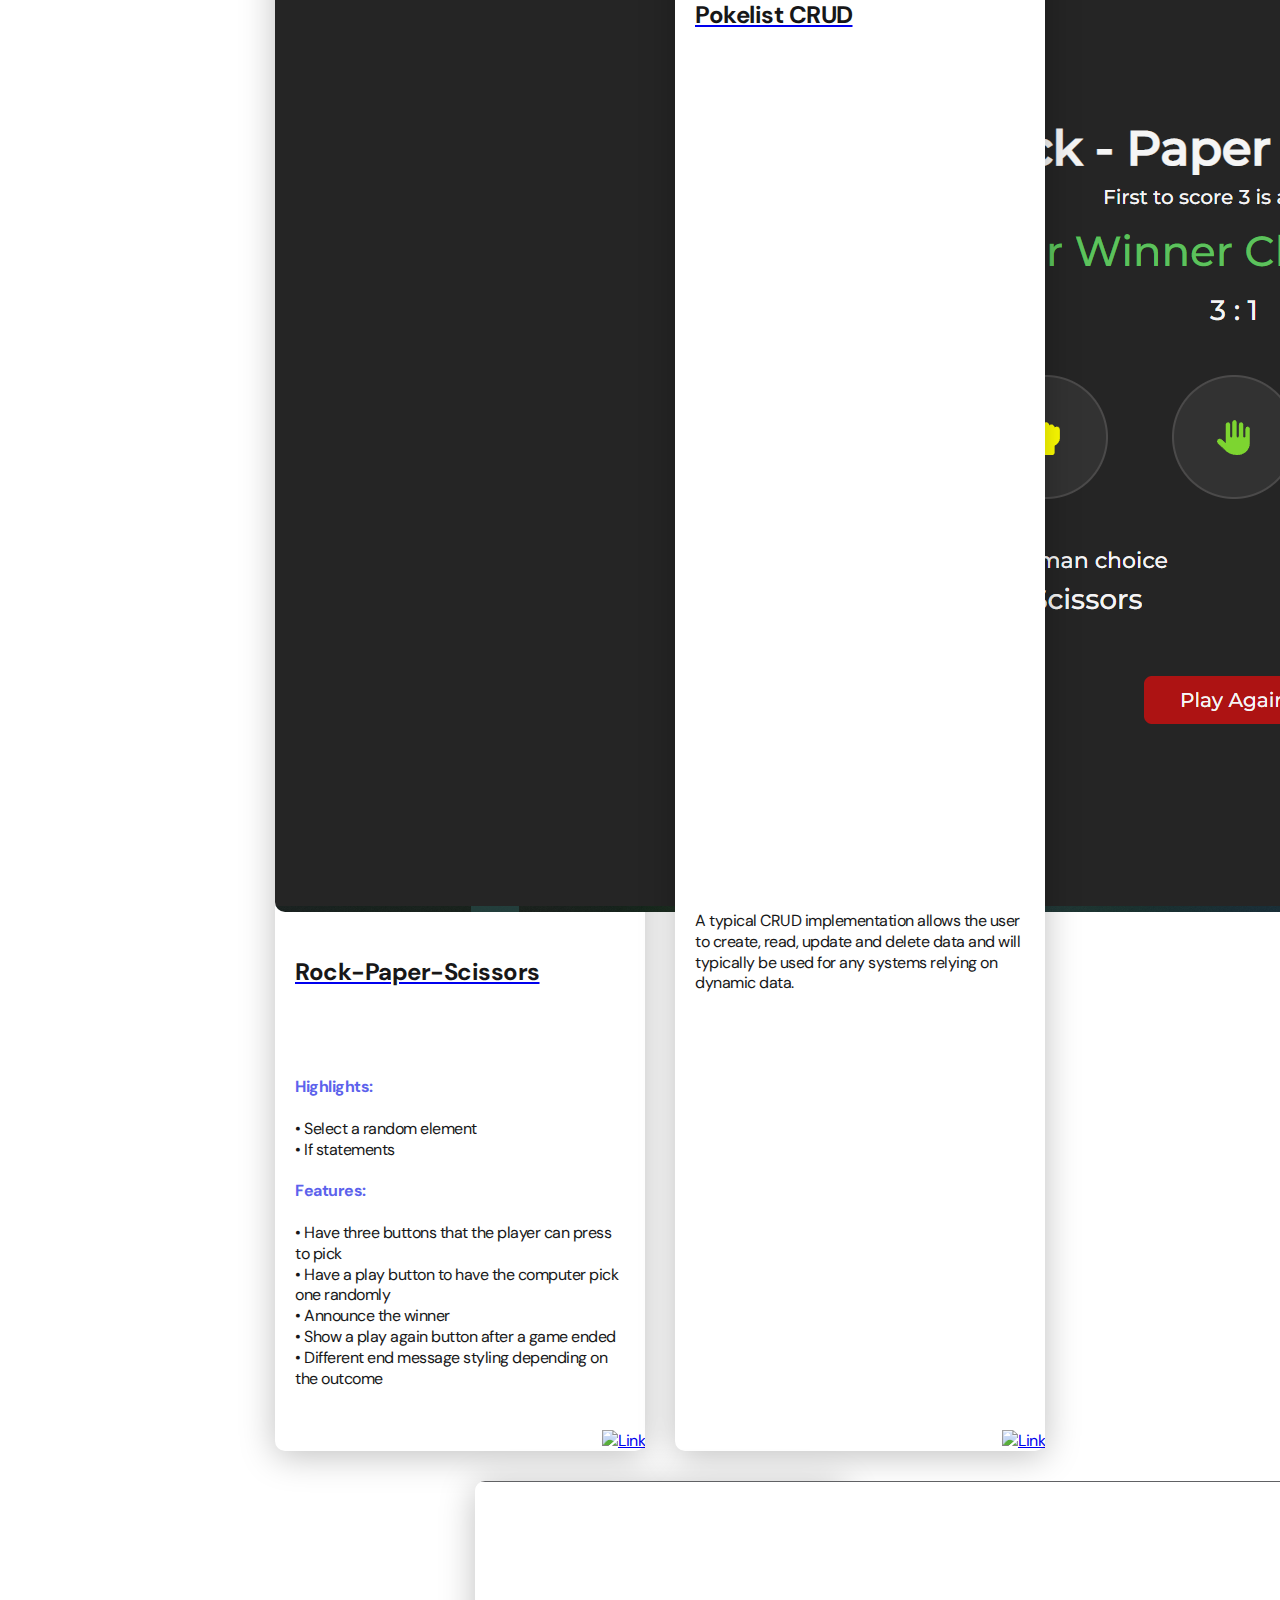
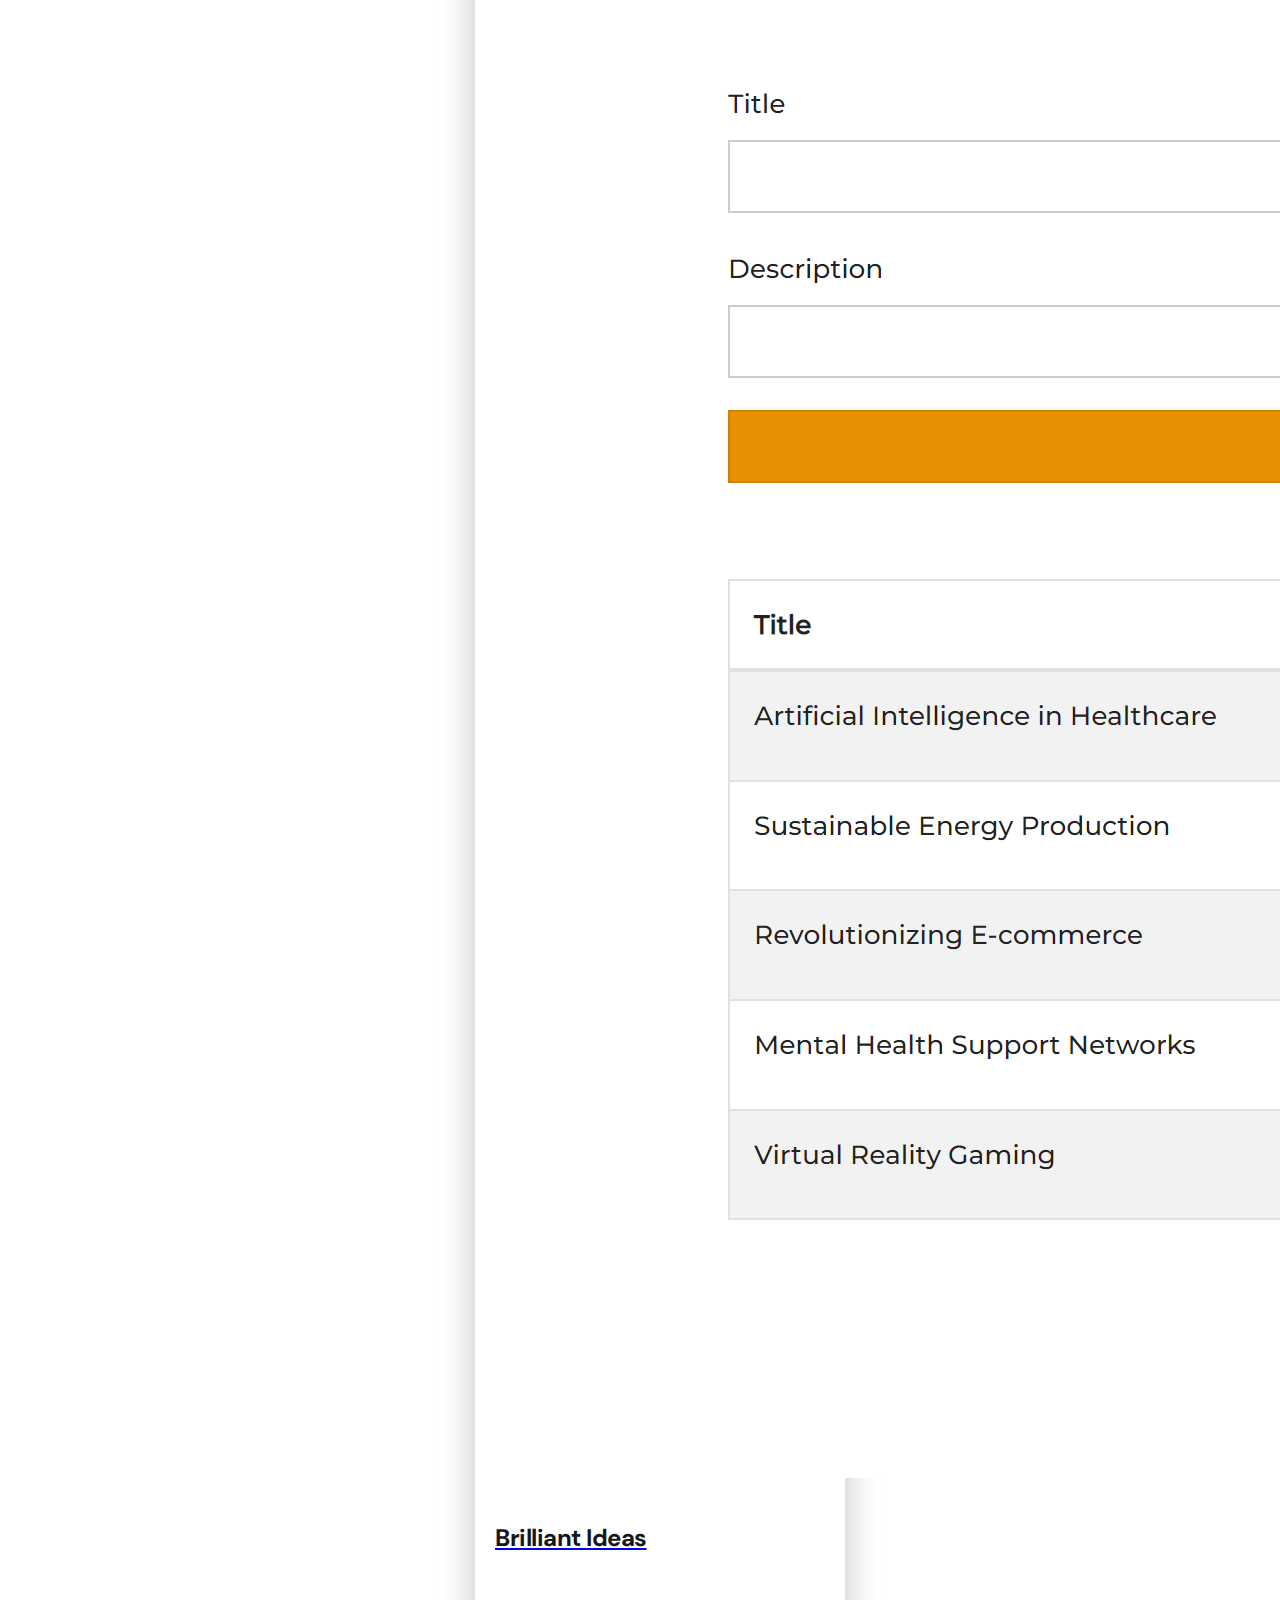
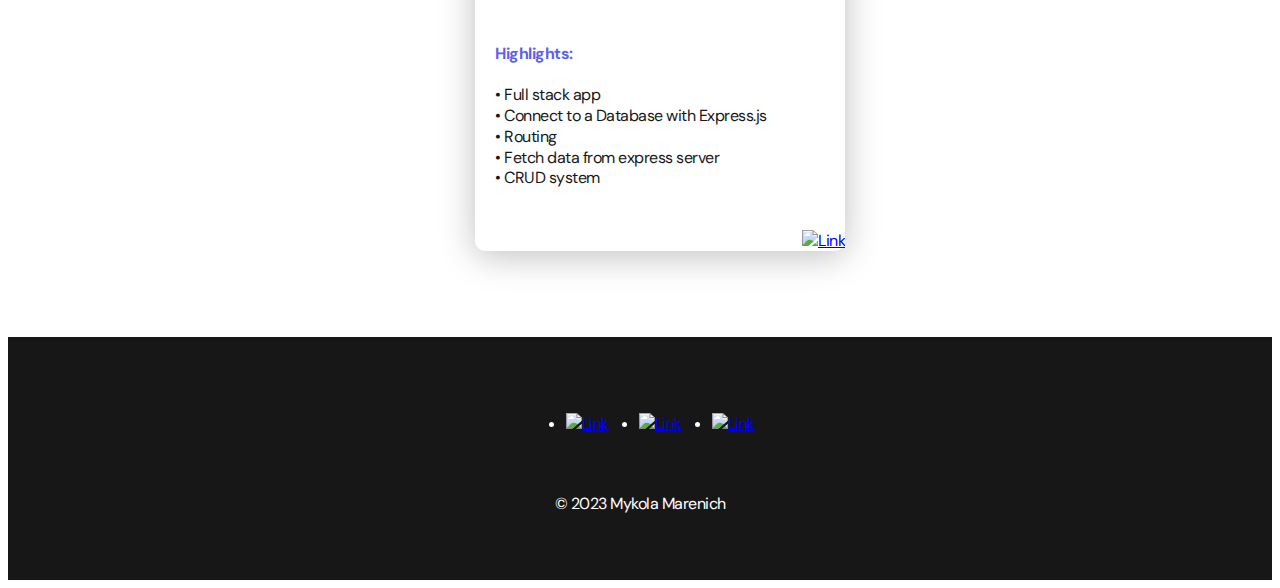
==== commit 8e28e172: "animation for header section" ====
--- a/index.html
+++ b/index.html
@@ -5,6 +5,12 @@
     <meta charset="UTF-8" />
     <meta http-equiv="X-UA-Compatible" content="IE=edge" />
     <meta name="viewport" content="width=device-width, initial-scale=1.0" />
+    <meta property="og:title" content="Portfolio">
+    <meta property="og:description" content="Mykola Marenich, web developer portfolio.">
+    <meta property="og:image" content="https://nickmarinade.github.io/portfolio_web/img/metaFor.png">
+    <meta property="og:image:width" content="1200">
+    <meta property="og:image:height" content="630">
+    <meta property="og:url" content="https://nickmarinade.github.io/portfolio_web/">
     <title>Portfolio</title>
     <link rel="stylesheet" href="./css/main.css" />
     <link rel="stylesheet" href="https://cdn.jsdelivr.net/gh/devicons/devicon@v2.15.1/devicon.min.css">
@@ -23,7 +29,7 @@
 
                 <ul class="nav-list">
                     <li class="nav-list__item">
-                        <a href="./index.html" class="nav-list__link nav-list__link--active">Projects</a>
+                        <a href="./index.html" class="shake-color nav-list__link nav-list__link--active">Projects</a>
                     </li>
                     <li class="nav-list__item">
                         <a href="./skills.html" class="nav-list__link">Skills</a>
@@ -117,7 +123,7 @@
                         <i class="stack__icon devicon-php-plain colored"></i>
                         <i class="stack__icon devicon-laravel-plain-wordmark colored"></i>
                         <i class="stack__icon devicon-tailwindcss-plain colored"></i>
-                        <i class="stack__icon devicon-mysql-plain-wordmark colored"></i>
+                        <i class="stack__icon devicon-mysql-plain colored"></i>
                     </div>
                     <p class="project__paragraph">
                         <strong style="color:#5C62EC;">Highlights of this webapp:</strong>
@@ -231,7 +237,7 @@
                         <i class="stack__icon devicon-javascript-plain colored"></i>
                         <i class="stack__icon devicon-nodejs-plain colored"></i>
                         <i class="stack__icon devicon-express-original"></i>
-                        <i class="stack__icon devicon-mysql-plain-wordmark colored"></i>
+                        <i class="stack__icon devicon-mysql-plain colored"></i>
                     </div>
                     <p class="project__paragraph">
                         <strong style="color:#5C62EC;">Highlights:</strong>
--- a/css/main.css
+++ b/css/main.css
@@ -1,523 +1,583 @@
 @import "./reset.css";
-@import url('https://fonts.googleapis.com/css2?family=DM+Sans:wght@400;500;700&family=Poppins:wght@400;500;700&display=swap');
+@import url("https://fonts.googleapis.com/css2?family=DM+Sans:wght@400;500;700&family=Poppins:wght@400;500;700&display=swap");
 
 :root {
-    --blackpure: #000;
-    --black: #171718;
-    --black-border: #26292D;
-    --white: #fff;
-    --purple: #5C62EC;
-
-    --text-color: var(--black);
-
-    --dark-bg: var(--black);
-    --dark-border: var(--black-border);
-    --header-text: var(--white);
-    --accent: var(--purple);
-
-    /* Light mode */
-    --page-bg: var(--white);
-    --text-color: var(--black);
-
-    --title-1: var(--accent);
-
-    --project-card-bg: var(--white);
-    --project-card-text: var(--black);
-    --box-shadow: 0px 5px 35px rgba(0, 0, 0, 0.25);
+  --blackpure: #000;
+  --black: #171718;
+  --black-border: #26292d;
+  --white: #fff;
+  --purple: #5c62ec;
+
+  --text-color: var(--black);
+
+  --dark-bg: var(--black);
+  --dark-border: var(--black-border);
+  --header-text: var(--white);
+  --accent: var(--purple);
+
+  /* Light mode */
+  --page-bg: var(--white);
+  --text-color: var(--black);
+
+  --title-1: var(--accent);
+
+  --project-card-bg: var(--white);
+  --project-card-text: var(--black);
+  --box-shadow: 0px 5px 35px rgba(0, 0, 0, 0.25);
 }
 
 .dark {
-     /* Dark mode */
-    --page-bg: #252526;
-    --text-color: var(--white);
-
-    --title-1: var(--white);
-
-    --project-card-bg: var(--black);
-    --project-card-text: var(--white);
-    --box-shadow: 0px 5px 35px rgba(0, 0, 0, 0.8);
-}
-
-html, body {
-    display: flex;
-    flex-direction: column;
-    min-height: 100vh;
-
-    font-family: 'DM Sans', sans-serif;
-    letter-spacing: -0.5px;
-
-    /* Light mode */
-    background-color: var(--page-bg);
-    color: var(--text-color);
+  /* Dark mode */
+  --page-bg: #252526;
+  --text-color: var(--white);
+
+  --title-1: var(--white);
+
+  --project-card-bg: var(--black);
+  --project-card-text: var(--white);
+  --box-shadow: 0px 5px 35px rgba(0, 0, 0, 0.8);
+}
+
+html,
+body {
+  display: flex;
+  flex-direction: column;
+  min-height: 100vh;
+
+  font-family: "DM Sans", sans-serif;
+  letter-spacing: -0.5px;
+
+  /* Light mode */
+  background-color: var(--page-bg);
+  color: var(--text-color);
 }
 
 /* General */
 
 .container {
-    margin: 0 auto;
-    padding: 0 15px;
-    max-width: 1200px;
+  margin: 0 auto;
+  padding: 0 15px;
+  max-width: 1200px;
 }
 
 .none {
-    display: none !important;
+  display: none !important;
 }
 
 .section {
-    padding: 70px 0;
+  padding: 70px 0;
 }
 
 .title-1 {
-    margin-bottom: 60px;
-
-    font-size: 60px;
-    font-weight: 700;
-    line-height: 1.3;
-    color: var(--title-1);
-    text-align: center;
+  margin-bottom: 60px;
+
+  font-size: 60px;
+  font-weight: 700;
+  line-height: 1.3;
+  color: var(--title-1);
+  text-align: center;
 }
 
 .title-2 {
+  margin-bottom: 20px;
+
+  font-size: 40px;
+  font-weight: 700;
+  line-height: 1.3;
+}
+
+/* Nav */
+
+.nav {
+  padding: 20px 0;
+  border-bottom: 1px solid var(--dark-border);
+  background-color: var(--dark-bg);
+  color: var(--header-text);
+  letter-spacing: normal;
+}
+
+.nav-row {
+  display: flex;
+  justify-content: flex-end;
+  align-items: center;
+  column-gap: 30px;
+  row-gap: 20px;
+  flex-wrap: wrap;
+}
+
+.logo {
+  margin-right: auto;
+  color: var(--header-text);
+  font-size: 24px;
+  font-family: "Poppins", sans-serif;
+}
+
+.logo strong {
+  font-weight: 700;
+}
+
+.nav-list {
+  display: flex;
+  flex-wrap: wrap;
+  row-gap: 10px;
+  align-items: center;
+  column-gap: 40px;
+  font-size: 16px;
+  font-weight: 500;
+  font-family: "Poppins", sans-serif;
+}
+
+.nav-list__link {
+  color: var(--header-text);
+  transition: opacity 0.2s ease-in;
+}
+
+.nav-list__link:hover {
+  opacity: 0.8;
+}
+
+.nav-list__link--active {
+  position: relative;
+}
+
+.nav-list__link--active::before {
+  content: "";
+
+  position: absolute;
+  left: 0;
+  top: 100%;
+
+  display: block;
+  height: 2px;
+  width: 100%;
+  background-color: var(--accent);
+}
+
+/* Dark mode btn */
+
+.dark-mode-btn {
+  order: 9;
+
+  position: relative;
+  display: flex;
+  justify-content: space-between;
+
+  width: 51px;
+  height: 26px;
+  padding: 5px;
+
+  border-radius: 50px;
+  background-color: #272727;
+}
+
+.dark-mode-btn::before {
+  content: "";
+
+  position: absolute;
+  top: 1px;
+  left: 1px;
+
+  display: block;
+  width: 24px;
+  height: 24px;
+
+  border-radius: 50%;
+  background-color: var(--white);
+
+  transition: left 0.2s ease-in;
+}
+
+.dark-mode-btn--active::before {
+  left: 26px;
+}
+
+.dark-mode-btn__icon {
+  position: relative;
+  z-index: 9;
+}
+
+/* Header */
+
+.header {
+  padding: 40px 0;
+  min-height: 695px;
+
+  display: flex;
+  justify-content: center;
+  align-items: center;
+
+  background-color: var(--dark-bg);
+  background-image: url("./../img/header-b.png");
+  background-repeat: no-repeat;
+  background-size: auto;
+  background-position: center center;
+
+  color: var(--header-text);
+  text-align: center;
+}
+
+.header__wrapper {
+  padding: 0 15px;
+  max-width: 660px;
+}
+
+.header__title {
+  margin-bottom: 20px;
+  font-size: 40px;
+  font-weight: 700;
+  line-height: 1.4;
+}
+
+.header__title strong {
+  font-size: 60px;
+  font-weight: 700;
+}
+
+.header__title em {
+  font-style: normal;
+  color: var(--accent);
+}
+
+.header__text {
+  margin-bottom: 40px;
+  font-size: 18px;
+  line-height: 1.333;
+}
+
+.header__text p + p {
+  margin-top: 0.5em;
+}
+
+.header__title em {
+  display: inline-block;
+}
+
+.header__title em:hover {
+  animation: shake 0.4s ease-in-out infinite;
+  cursor: pointer;
+}
+
+@keyframes shake {
+  0% {
+    transform: rotateZ(-5deg);
+  }
+  50% {
+    transform: rotateZ(5deg);
+  }
+  100% {
+    transform: rotateZ(-5deg);
+  }
+}
+
+.header__title {
+    display: inline-block;
+  }
+  
+  .header__title:hover {
+    animation: shake 0.4s ease-in-out infinite;
+    cursor: pointer;
+  }
+  
+  @keyframes shake {
+    0% {
+      transform: rotateZ(2deg);
+    }
+    50% {
+      transform: rotateZ(-2deg);
+    }
+    100% {
+      transform: rotateZ(2deg);
+    }
+  }
+
+/* Btn */
+
+.btn {
+  display: inline-block;
+  height: 48px;
+  padding: 12px 28px;
+
+  border-radius: 5px;
+  background-color: var(--accent);
+  color: var(--white);
+  letter-spacing: 0.15px;
+  font-size: 16px;
+  font-weight: 500;
+
+  transition: opacity 0.2s ease-in;
+}
+
+.btn:hover {
+  opacity: 0.8;
+}
+
+.btn:active {
+  position: relative;
+  top: 1px;
+}
+
+/* Btn outline */
+
+.btn-outline {
+  display: flex;
+  column-gap: 10px;
+  align-items: center;
+
+  height: 48px;
+  padding: 12px 20px;
+
+  border-radius: 5px;
+  border: 1px solid var(--blackpure);
+  background-color: var(--white);
+  color: var(--blackpure);
+
+  transition: opacity 0.2s ease-in;
+}
+
+.btn-outline:hover {
+  opacity: 0.8;
+}
+
+.btn-outline:active {
+  position: relative;
+  top: 1px;
+}
+
+/* Projects  */
+
+.projects {
+  display: flex;
+  justify-content: center;
+  flex-wrap: wrap;
+  column-gap: 30px;
+  row-gap: 30px;
+}
+
+.project {
+  display: flex;
+  flex-direction: column;
+  justify-content: space-between;
+  max-width: 370px;
+  background-color: var(--project-card-bg);
+  box-shadow: var(--box-shadow);
+  border-radius: 10px;
+}
+
+.project__img {
+  border-radius: 10px;
+}
+
+.project__title {
+  padding: 15px 20px 25px;
+  font-weight: 700;
+  font-size: 24px;
+  line-height: 1.3;
+  color: var(--project-card-text);
+}
+
+/* Project details */
+
+.project-details {
+  margin: 0 auto;
+  max-width: 865px;
+
+  display: flex;
+  flex-direction: column;
+  align-items: center;
+
+  text-align: center;
+}
+
+.project__paragraph {
+  padding: 15px 20px 25px;
+  line-height: 1.3;
+  color: var(--project-card-text);
+}
+
+.stack__icons {
+  padding: 5px 20px 5px;
+  color: var(--project-card-text);
+}
+
+.stack__icon {
+  font-size: 38px;
+}
+
+.github__card__icon {
+  text-align: end;
+}
+
+.project-details__cover {
+  max-width: 100%;
+  margin-bottom: 40px;
+
+  box-shadow: 0px 5px 35px rgba(0, 0, 0, 0.25);
+  border-radius: 10px;
+}
+
+.project-details__desc {
+  margin-bottom: 30px;
+
+  font-weight: 700;
+  font-size: 24px;
+  line-height: 1.3;
+}
+
+/* Content list */
+
+.content-list {
+  margin: 0 auto;
+  max-width: 570px;
+  display: flex;
+  flex-direction: column;
+  align-items: center;
+  row-gap: 40px;
+  text-align: center;
+}
+
+.content-list a {
+  color: var(--accent);
+}
+
+.content-list__item {
+  font-size: 18px;
+  line-height: 1.5;
+}
+
+.content-list__item p + p {
+  margin-top: 0.5em;
+}
+
+@keyframes color-change {
+  0% {
+    color: var(--header-text);
+  }
+  50% {
+    color: var(--purple);
+  }
+  100% {
+    color: var(--header-text);
+  }
+}
+
+.shake-color {
+  animation-name: color-change;
+  animation-duration: 2s;
+  animation-timing-function: ease-in-out;
+  animation-iteration-count: infinite;
+}
+
+/* Footer */
+
+.footer {
+  margin-top: auto;
+  padding: 60px 0 50px;
+  background-color: var(--dark-bg);
+  color: var(--header-text);
+}
+
+.footer__wrapper {
+  display: flex;
+  flex-direction: column;
+  align-items: center;
+  row-gap: 27px;
+}
+
+.social {
+  display: flex;
+  column-gap: 30px;
+  align-items: center;
+}
+
+.copyright {
+  font-size: 16px;
+}
+
+.copyright p + p {
+  margin-top: 0.5em;
+}
+
+@media (max-width: 620px) {
+  /* Header  */
+
+  .header {
+    min-height: unset;
+  }
+
+  .header__title {
+    font-size: 30px;
+  }
+
+  .header__title strong {
+    font-size: 40px;
+  }
+
+  /* Nav */
+
+  .nav-row {
+    justify-content: space-between;
+  }
+
+  .dark-mode-btn {
+    order: 0;
+  }
+
+  /* General */
+
+  .section {
+    padding: 40px 0;
+  }
+
+  .title-1 {
+    margin-bottom: 30px;
+    font-size: 40px;
+  }
+
+  .title-2 {
+    margin-bottom: 10px;
+    font-size: 30px;
+  }
+
+  /* Projects */
+
+  .project__title {
+    font-size: 22px;
+  }
+
+  /* Project page */
+
+  .project-details__desc {
     margin-bottom: 20px;
-
-    font-size: 40px;
-    font-weight: 700;
-    line-height: 1.3;
-}
-
-/* Nav */
-
-.nav {
-    padding: 20px 0;
-    border-bottom: 1px solid var(--dark-border);
-    background-color: var(--dark-bg);
-    color: var(--header-text);
-    letter-spacing: normal;
-}
-
-.nav-row {
-    display: flex;
-    justify-content: flex-end;
-    align-items: center;
-    column-gap: 30px;
+    font-size: 22px;
+  }
+
+  /* Content List */
+
+  .content-list {
     row-gap: 20px;
-    flex-wrap: wrap;
-}
-
-.logo {
-    margin-right: auto;
-    color: var(--header-text);
-    font-size: 24px;
-    font-family: 'Poppins', sans-serif;
-}
-
-.logo strong {
-    font-weight: 700;
-}
-
-.nav-list {
-    display: flex;
-    flex-wrap: wrap;
-    row-gap: 10px;
-    align-items: center;
-    column-gap: 40px;
+  }
+
+  .content-list__item {
     font-size: 16px;
-    font-weight: 500;
-    font-family: 'Poppins', sans-serif;
-}
-
-.nav-list__link {
-    color: var(--header-text);
-    transition: opacity 0.2s ease-in;
-}
-
-.nav-list__link:hover {
-    opacity: 0.8;
-}
-
-.nav-list__link--active {
-    position: relative;
-}
-
-.nav-list__link--active::before {
-    content: "";
-
-    position: absolute;
-    left: 0;
-    top: 100%;
-
-    display: block;
-    height: 2px;
-    width: 100%;
-    background-color: var(--accent);
-}
-
-/* Dark mode btn */
-
-.dark-mode-btn {
-    order: 9;
-
-    position: relative;
-    display: flex;
-    justify-content: space-between;
-
-    width: 51px;
-    height: 26px;
-    padding: 5px;
-
-    border-radius: 50px;
-    background-color: #272727;
-}
-
-.dark-mode-btn::before {
-    content: "";
-
-    position: absolute;
-    top: 1px;
-    left: 1px;
-
-    display: block;
-    width: 24px;
-    height: 24px;
-
-    border-radius: 50%;
-    background-color: var(--white);
-
-    transition: left 0.2s ease-in;
-}
-
-.dark-mode-btn--active::before {
-    left: 26px;
-}
-
-.dark-mode-btn__icon {
-    position: relative;
-    z-index: 9;
-}
-
-/* Header */
-
-.header {
-    padding: 40px 0;
-    min-height: 695px;
-
-    display: flex;
-    justify-content: center;
-    align-items: center;
-
-    background-color: var(--dark-bg);
-    background-image: url('./../img/header-b.png');
-    background-repeat: no-repeat;
-    background-size: auto;
-    background-position: center center;
-
-    color: var(--header-text);
-    text-align: center;
-}
-
-.header__wrapper {
-    padding: 0 15px;
-    max-width: 660px;
-}
-
-.header__title {
-    margin-bottom: 20px;
-    font-size: 40px;
-    font-weight: 700;
-    line-height: 1.4;
-}
-
-.header__title strong {
-    font-size: 60px;
-    font-weight: 700;
-}
-
-.header__title em {
-    font-style: normal;
-    color: var(--accent);
-}
-
-.header__text {
-    margin-bottom: 40px;
-    font-size: 18px;
-    line-height: 1.333;
-}
-
-.header__text p + p{
-    margin-top: 0.5em;
-}
-
-/* Btn */
-
-.btn {
-    display: inline-block;
-    height: 48px;
-    padding: 12px 28px;
-
-    border-radius: 5px;
-    background-color: var(--accent);
-    color: var(--white);
-    letter-spacing: 0.15px;
-    font-size: 16px;
-    font-weight: 500;
-
-    transition: opacity 0.2s ease-in;
-}
-
-.btn:hover {
-    opacity: 0.8;
-}
-
-.btn:active {
-    position: relative;
-    top: 1px;
-}
-
-/* Btn outline */
-
-.btn-outline {
-    display: flex;
-    column-gap: 10px;
-    align-items: center;
-
-    height: 48px;
-    padding: 12px 20px;
-
-    border-radius: 5px;
-    border: 1px solid var(--blackpure);
-    background-color: var(--white);
-    color: var(--blackpure);
-
-    transition: opacity 0.2s ease-in;
-}
-
-.btn-outline:hover {
-    opacity: 0.8;
-}
-
-.btn-outline:active {
-    position: relative;
-    top: 1px;
-}
-
-/* Projects  */
-
-.projects {
-    display: flex;
-    justify-content: center;
-    flex-wrap: wrap;
-    column-gap: 30px;
-    row-gap: 30px;
-}
-
-.project {
-    display: flex;
-    flex-direction: column;
-    justify-content: space-between;
-    max-width: 370px;
-    background-color: var(--project-card-bg);
-    box-shadow: var(--box-shadow);
-    border-radius: 10px;
-}
-
-.project__img {
-    border-radius: 10px;
-}
-
-.project__title {
-    padding: 15px 20px 25px;
-    font-weight: 700;
-    font-size: 24px;
-    line-height: 1.3;
-    color: var(--project-card-text);
-}
-
-/* Project details */
-
-.project-details {
-    margin: 0 auto;
-    max-width: 865px;
-
-    display: flex;
-    flex-direction: column;
-    align-items: center;
-
-    text-align: center;
-}
-
-.project__paragraph {
-    padding: 15px 20px 25px;
-    line-height: 1.3;
-    color: var(--project-card-text);
-}
-
-.stack__icons {
-    padding: 5px 20px 5px;
-    color: var(--project-card-text);
-}
-
-.stack__icon {
-    font-size:38px;
-}
-
-.github__card__icon {
-    text-align: end;
-}
-
-.project-details__cover {
-    max-width: 100%;
-    margin-bottom: 40px;
-
-    box-shadow: 0px 5px 35px rgba(0, 0, 0, 0.25);
-    border-radius: 10px;
-}
-
-.project-details__desc {
-    margin-bottom: 30px;
-
-    font-weight: 700;
-    font-size: 24px;
-    line-height: 1.3;
-}
-
-/* Content list */
-
-.content-list {
-    margin: 0 auto;
-    max-width: 570px;
-    display: flex;
-    flex-direction: column;
-    align-items: center;
-    row-gap: 40px;
-    text-align: center;
-}
-
-.content-list a {
-    color: var(--accent);
-}
-
-.content-list__item {
-    font-size: 18px;
-    line-height: 1.5;
-}
-
-.content-list__item p + p {
-    margin-top: 0.5em;
-}
-
-/* Footer */
-
-.footer {
-    margin-top: auto;
-    padding: 60px 0 50px;
-    background-color: var(--dark-bg);
-    color: var(--header-text);
-}
-
-.footer__wrapper {
-    display: flex;
-    flex-direction: column;
-    align-items: center;
-    row-gap: 27px;
-}
-
-.social {
-    display: flex;
-    column-gap: 30px;
-    align-items: center;
-}
-
-.copyright {
-    font-size: 16px;
-}
-
-.copyright p + p {
-    margin-top: 0.5em;
-}
-
-@media (max-width: 620px) {
-
-    /* Header  */
-
-    .header {
-        min-height: unset;
-    }
-
-    .header__title {
-        font-size: 30px;
-    }
-
-    .header__title strong {
-        font-size: 40px;
-    }
-
-    /* Nav */
-
-    .nav-row {
-        justify-content: space-between;
-    }
-
-    .dark-mode-btn {
-        order: 0;
-    }
-
-    /* General */
-
-    .section {
-        padding: 40px 0;
-    }
-
-    .title-1 {
-        margin-bottom: 30px;
-        font-size: 40px;
-    }
-
-    .title-2 {
-        margin-bottom: 10px;
-        font-size: 30px;
-    }
-
-    /* Projects */
-
-    .project__title {
-        font-size: 22px;
-    }
-
-    /* Project page */
-
-    .project-details__desc {
-        margin-bottom: 20px;
-        font-size: 22px;
-    }
-
-    /* Content List */
-
-    .content-list {
-        row-gap: 20px;
-    }
-
-    .content-list__item {
-        font-size: 16px;
-    }
-
-    /* Footer */
-
-    .footer {
-        padding: 40px 0 30px;
-    }
-
-    .footer__wrapper {
-        row-gap: 20px;
-    }
-
-    /* Social */
-
-    .social {
-        column-gap: 20px;
-    }
-
-    .social__item {
-        width: 28px;
-    }
-
-}
+  }
+
+  /* Footer */
+
+  .footer {
+    padding: 40px 0 30px;
+  }
+
+  .footer__wrapper {
+    row-gap: 20px;
+  }
+
+  /* Social */
+
+  .social {
+    column-gap: 20px;
+  }
+
+  .social__item {
+    width: 28px;
+  }
+}
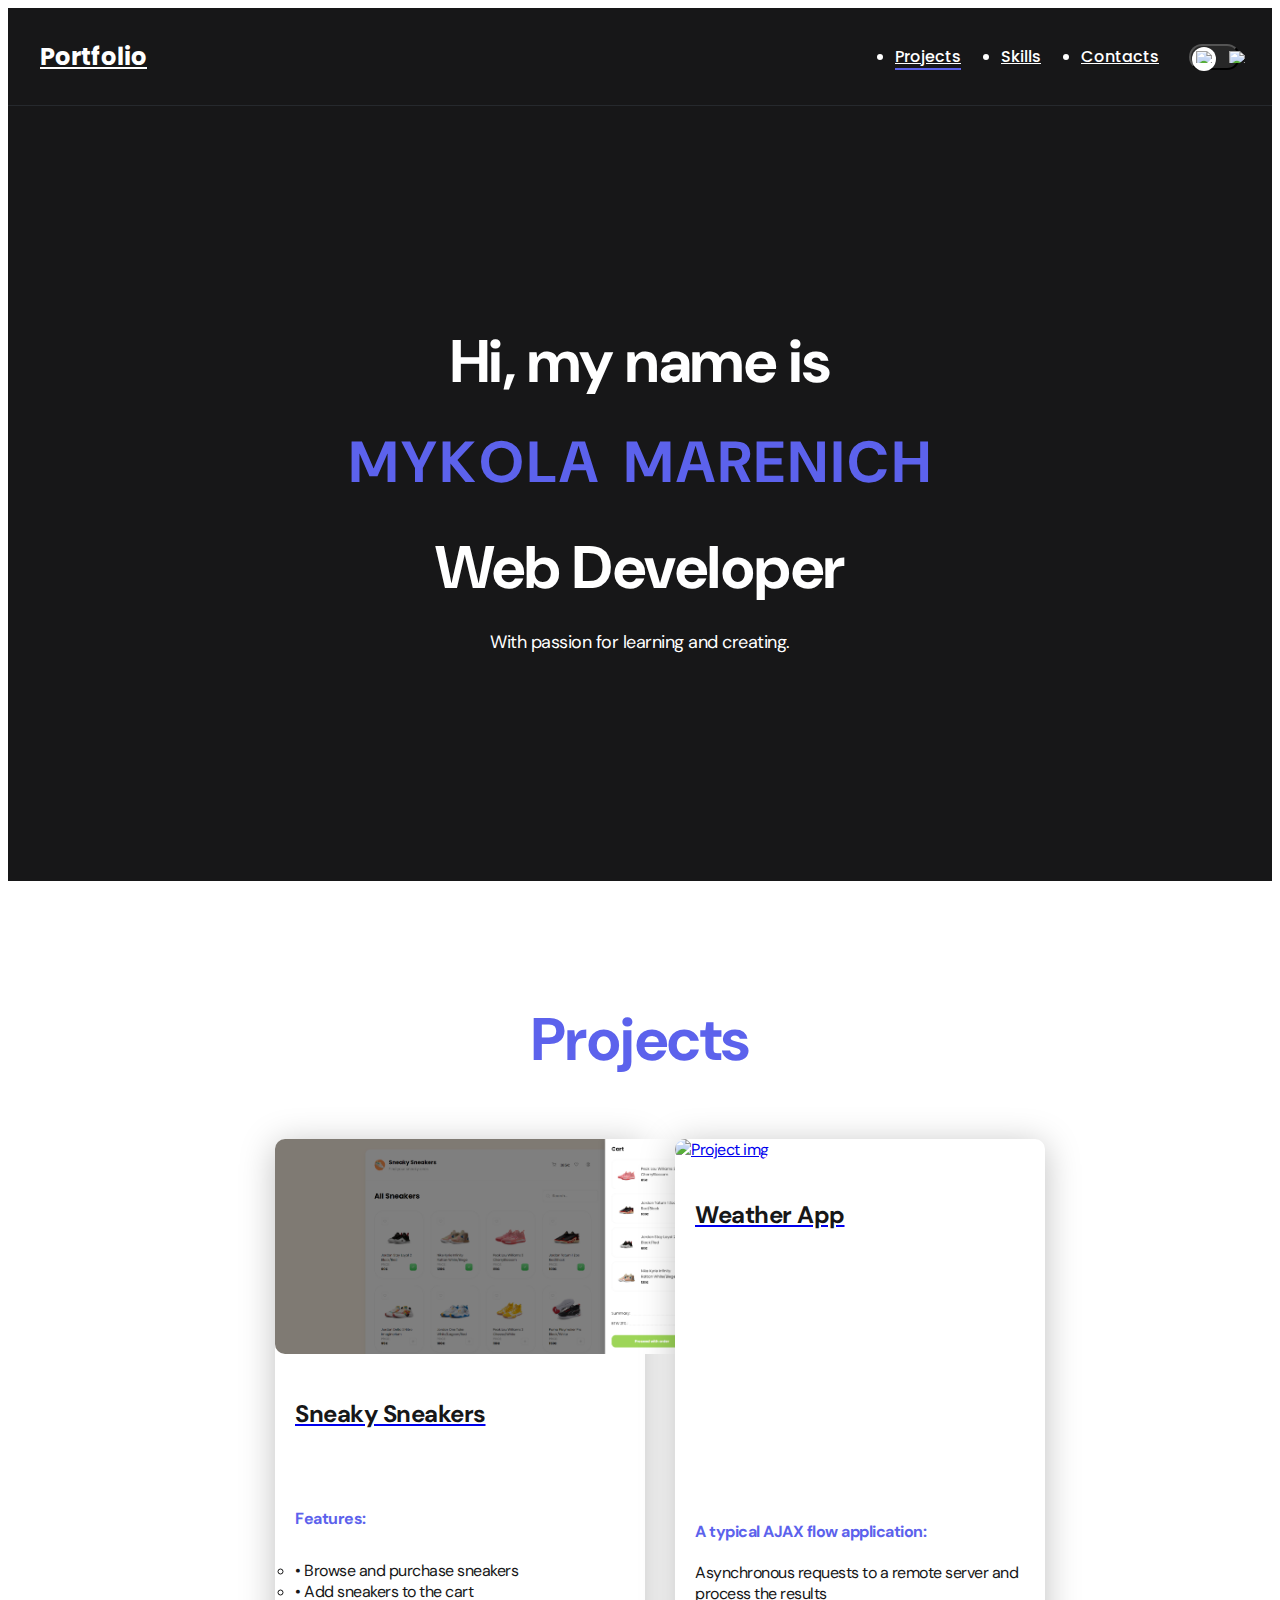
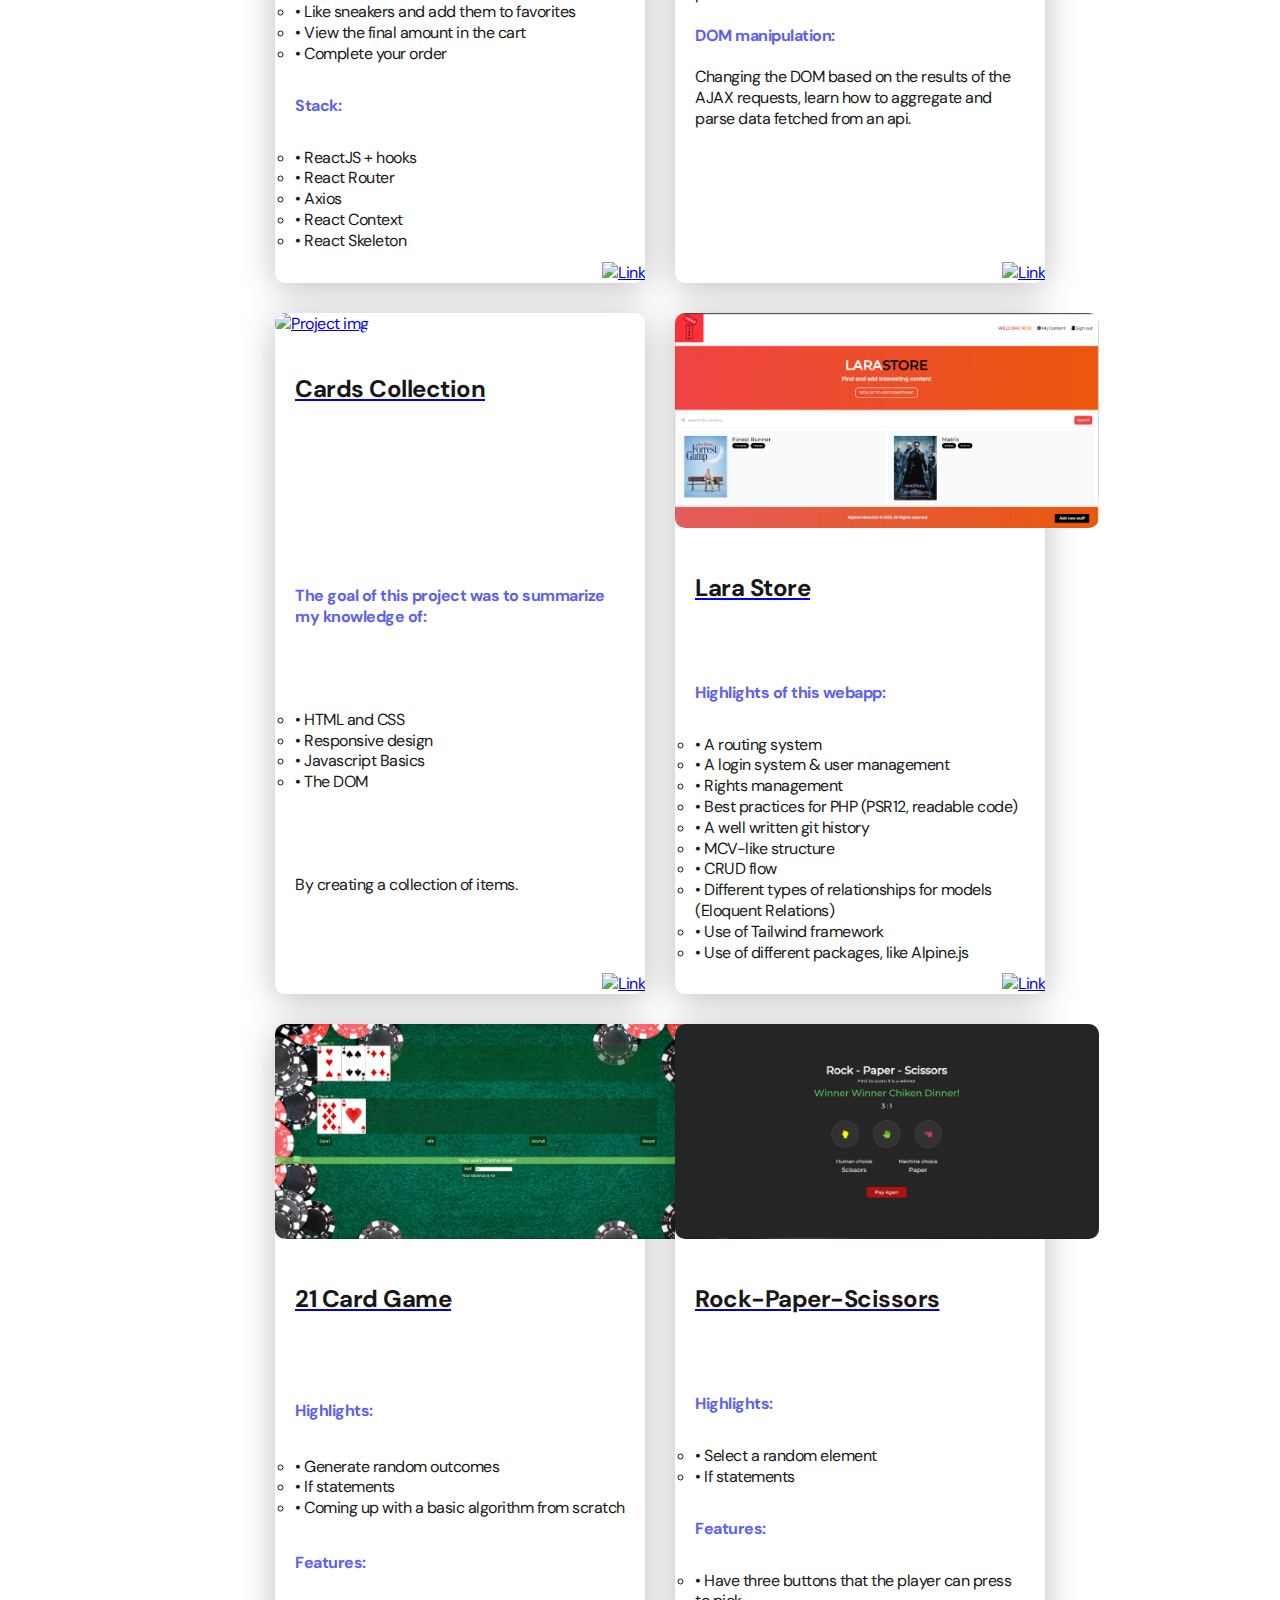
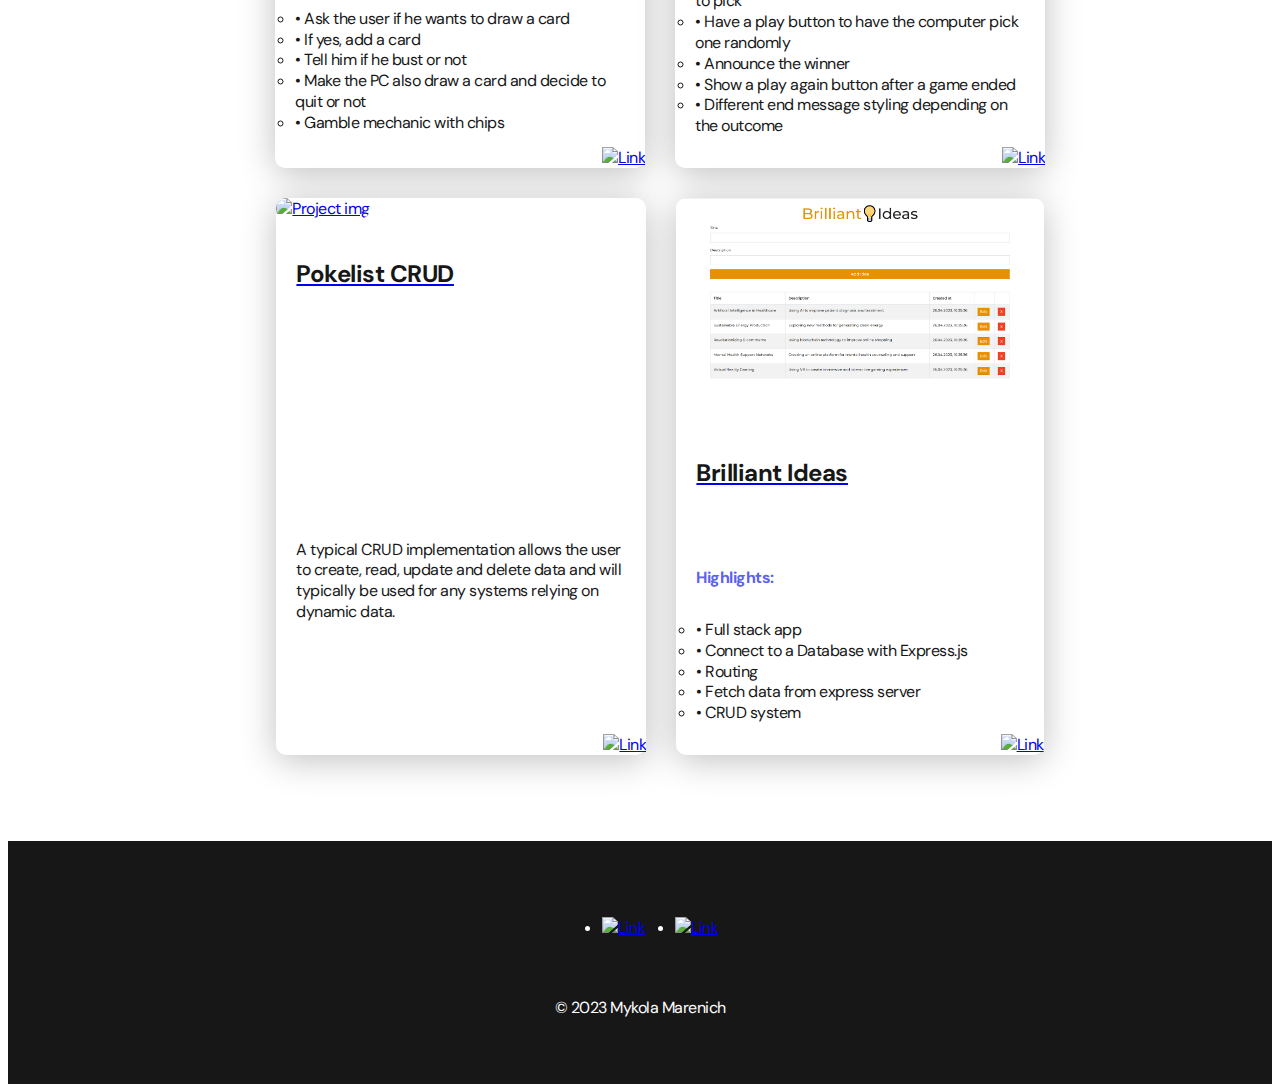
==== commit 8c6a9fd1: "add aneakers project" ====
--- a/index.html
+++ b/index.html
@@ -45,8 +45,24 @@
     <header class="header">
         <div class="header__wrapper">
             <h1 class="header__title">
-                <strong>Hi, my name is <em>Mykola Marenich</em></strong><br />
-                Web Developer
+                <strong>Hi, my name is</strong><br />
+            </h1>
+            <span class="letter">M</span>
+            <span class="letter">Y</span>
+            <span class="letter">K</span>
+            <span class="letter">O</span>
+            <span class="letter">L</span>
+            <span class="letter">A &nbsp;</span>
+            <span class="letter">M</span>
+            <span class="letter">A</span>
+            <span class="letter">R</span>
+            <span class="letter">E</span>
+            <span class="letter">N</span>
+            <span class="letter">I</span>
+            <span class="letter">C</span>
+            <span class="letter">H</span>
+            <h1 class="header__title">
+                <strong>Web Developer</strong>
             </h1>
             <div class="header__text">
                 <p>With passion for learning and creating.</p>
@@ -58,6 +74,37 @@
         <div class="container">
             <h2 class="title-1">Projects</h2>
             <ul class="projects">
+                <li class="project">
+                    <a href="https://becodeorg.github.io/verou-4-react-advanced-NickMarinade/">
+                        <img src="./img/projects/sneaky-sneakers.png" alt="Project img" class="project__img" />
+                        <h3 class="project__title">Sneaky Sneakers</h3>
+                    </a>
+                    <div class="stack__icons">
+                        <i class="stack__icon devicon-html5-plain-wordmark colored"></i>
+                        <i class="stack__icon devicon-sass-original colored"></i>
+                        <i class="stack__icon devicon-react-original colored"></i>
+                    </div>
+                    <p class="project__paragraph"><strong style="color:#5C62EC;">Features:</strong></p>
+                    <ul class="project__list">
+                        <li>• Browse and purchase sneakers</li>
+                        <li>• Add sneakers to the cart</li>
+                        <li>• Like sneakers and add them to favorites</li>
+                        <li>• View the final amount in the cart</li>
+                        <li>• Complete your order</li>
+                    </ul>
+                    <p class="project__paragraph"><strong style="color:#5C62EC;">Stack:</strong></p>
+                    <ul class="project__list">
+                        <li>• ReactJS + hooks</li>
+                        <li>• React Router</li>
+                        <li>• Axios</li>
+                        <li>• React Context</li>
+                        <li>• React Skeleton</li>
+                    </ul>
+                    <div class="github__card__icon">
+                        <a href="https://github.com/NickMarinade/Sneaky_Sneakers"><img src="./img/icons/gitHub.svg"
+                                alt="Link" /></a>
+                    </div>
+                </li>
                 <li class="project">
                     <a href="https://becodeorg.github.io/verou-4-the-weather-app-NickMarinade/">
                         <img src="./img/projects/weather-app.png" alt="Project img" class="project__img" />
@@ -94,17 +141,15 @@
                         <i class="stack__icon devicon-css3-plain-wordmark colored"></i>
                         <i class="stack__icon devicon-javascript-plain colored"></i>
                     </div>
-                    <p class="project__paragraph">
-                        <strong style="color:#5C62EC;">The goal of this project will was to summarize my knowledge of
-                            :</strong>
-                        <br>
-                        <br>&#8226 HTML and CSS
-                        <br>&#8226 Responsive design
-                        <br>&#8226 Javascript Basics
-                        <br>&#8226 The DOM
-                        <br>
-                        <br>By creating a collection of items.
-                    </p>
+                    <p class="project__paragraph"><strong style="color:#5C62EC;">The goal of this project was to
+                            summarize my knowledge of:</strong></p>
+                    <ul class="project__list">
+                        <li>• HTML and CSS</li>
+                        <li>• Responsive design</li>
+                        <li>• Javascript Basics</li>
+                        <li>• The DOM</li>
+                    </ul>
+                    <p class="project__paragraph">By creating a collection of items.</p>
                     <div class="github__card__icon">
                         <a href="https://github.com/NickMarinade/Cards-Collection/tree/main/collectionProject"><img
                                 src="./img/icons/gitHub.svg" alt="Link" />
@@ -112,7 +157,7 @@
                     </div>
                 </li>
                 <li class="project">
-                    <a href="https://github.com/NickMarinade/lara-store">
+                    <a href="/lara-store.html">
                         <img src="./img/projects/larastore.png" alt="Project img" class="project__img" />
                         <h3 class="project__title">Lara Store</h3>
                     </a>
@@ -125,22 +170,21 @@
                         <i class="stack__icon devicon-tailwindcss-plain colored"></i>
                         <i class="stack__icon devicon-mysql-plain colored"></i>
                     </div>
-                    <p class="project__paragraph">
-                        <strong style="color:#5C62EC;">Highlights of this webapp:</strong>
-                        <br>
-                        <br>&#8226 A routing system
-                        <br>&#8226 A login system & user management
-                        <br>&#8226 Rights management
-                        <br>&#8226 Best practices for PHP (PSR12, readable code)
-                        <br>&#8226 A well written git history
-                        <br>&#8226 MCV-like structure
-                        <br>&#8226 CRUD flow
-                        <br>&#8226 Different types of relationships for models (Eloquent Relations)
-                        <br>&#8226 Use of Tailwind framework
-                        <br>&#8226 Use of different packages, like Alpine.js
-                    </p>
-                    <div class="github__card__icon">
-                        <a href="https://github.com/NickMarinade/lara-store"><img src="./img/icons/gitHub.svg"
+                    <p class="project__paragraph"><strong style="color:#5C62EC;">Highlights of this webapp:</strong></p>
+                    <ul class="project__list">
+                        <li>• A routing system</li>
+                        <li>• A login system & user management</li>
+                        <li>• Rights management</li>
+                        <li>• Best practices for PHP (PSR12, readable code)</li>
+                        <li>• A well written git history</li>
+                        <li>• MCV-like structure</li>
+                        <li>• CRUD flow</li>
+                        <li>• Different types of relationships for models (Eloquent Relations)</li>
+                        <li>• Use of Tailwind framework</li>
+                        <li>• Use of different packages, like Alpine.js</li>
+                    </ul>
+                    <div class="github__card__icon">
+                        <a href="./lara-store.html"><img src="./img/icons/gitHub.svg"
                                 alt="Link" />
                         </a>
                     </div>
@@ -155,21 +199,20 @@
                         <i class="stack__icon devicon-css3-plain-wordmark colored"></i>
                         <i class="stack__icon devicon-javascript-plain colored"></i>
                     </div>
-                    <p class="project__paragraph">
-                        <strong style="color:#5C62EC;">Highlights:</strong>
-                        <br>
-                        <br>&#8226 Generate random outcomes
-                        <br>&#8226 If statements
-                        <br>&#8226 Coming up with a basic algorithm from scratch
-                        <br>
-                        <br><strong style="color:#5C62EC;">Features:</strong>
-                        <br>
-                        <br>&#8226 Ask the user if he wants to draw a card
-                        <br>&#8226 If yes, add a card
-                        <br>&#8226 Tell him if he bust or not
-                        <br>&#8226 Make the PC also draw a card and decide to quit or not
-                        <br>&#8226 Gamble mechanic with chips
-                    </p>
+                    <p class="project__paragraph"><strong style="color:#5C62EC;">Highlights:</strong></p>
+                    <ul class="project__list">
+                        <li>• Generate random outcomes</li>
+                        <li>• If statements</li>
+                        <li>• Coming up with a basic algorithm from scratch</li>
+                    </ul>
+                    <p class="project__paragraph"><strong style="color:#5C62EC;">Features:</strong></p>
+                    <ul class="project__list">
+                        <li>• Ask the user if he wants to draw a card</li>
+                        <li>• If yes, add a card</li>
+                        <li>• Tell him if he bust or not</li>
+                        <li>• Make the PC also draw a card and decide to quit or not</li>
+                        <li>• Gamble mechanic with chips</li>
+                    </ul>
                     <div class="github__card__icon">
                         <a href="https://github.com/NickMarinade/gamesJS/tree/main/21"><img src="./img/icons/gitHub.svg"
                                 alt="Link" /></a>
@@ -187,20 +230,19 @@
                         <i class="stack__icon devicon-javascript-plain colored"></i>
                         <i class="stack__icon devicon-sass-original colored"></i>
                     </div>
-                    <p class="project__paragraph">
-                        <strong style="color:#5C62EC;">Highlights:</strong>
-                        <br>
-                        <br>&#8226 Select a random element
-                        <br>&#8226 If statements
-                        <br>
-                        <br><strong style="color:#5C62EC;">Features:</strong>
-                        <br>
-                        <br>&#8226 Have three buttons that the player can press to pick
-                        <br>&#8226 Have a play button to have the computer pick one randomly
-                        <br>&#8226 Announce the winner
-                        <br>&#8226 Show a play again button after a game ended
-                        <br>&#8226 Different end message styling depending on the outcome
-                    </p>
+                    <p class="project__paragraph"><strong style="color:#5C62EC;">Highlights:</strong></p>
+                    <ul class="project__list">
+                        <li>• Select a random element</li>
+                        <li>• If statements</li>
+                    </ul>
+                    <p class="project__paragraph"><strong style="color:#5C62EC;">Features:</strong></p>
+                    <ul class="project__list">
+                        <li>• Have three buttons that the player can press to pick</li>
+                        <li>• Have a play button to have the computer pick one randomly</li>
+                        <li>• Announce the winner</li>
+                        <li>• Show a play again button after a game ended</li>
+                        <li>• Different end message styling depending on the outcome</li>
+                    </ul>
                     <div class="github__card__icon">
                         <a href="https://github.com/NickMarinade/gamesJS/tree/main/RockPaperScissors"><img
                                 src="./img/icons/gitHub.svg" alt="Link" /></a>
@@ -239,15 +281,14 @@
                         <i class="stack__icon devicon-express-original"></i>
                         <i class="stack__icon devicon-mysql-plain colored"></i>
                     </div>
-                    <p class="project__paragraph">
-                        <strong style="color:#5C62EC;">Highlights:</strong>
-                        <br>
-                        <br>&#8226 Full stack app
-                        <br>&#8226 Connect to a Database with Express.js
-                        <br>&#8226 Routing
-                        <br>&#8226 Fetch data from express server
-                        <br>&#8226 CRUD system
-                    </p>
+                    <p class="project__paragraph"><strong style="color:#5C62EC;">Highlights:</strong></p>
+                    <ul class="project__list">
+                        <li>• Full stack app</li>
+                        <li>• Connect to a Database with Express.js</li>
+                        <li>• Routing</li>
+                        <li>• Fetch data from express server</li>
+                        <li>• CRUD system</li>
+                    </ul>
                     <div class="github__card__icon">
                         <a href="https://github.com/NickMarinade/brilliant-ideas"><img src="./img/icons/gitHub.svg"
                                 alt="Link" /></a>
@@ -262,13 +303,11 @@
             <div class="footer__wrapper">
                 <ul class="social">
                     <li class="social__item">
-                        <a href="#!"><img src="./img/icons/gitHub.svg" alt="Link" /></a>
+                        <a href="https://github.com/NickMarinade"><img src="./img/icons/gitHub.svg" alt="Link" /></a>
                     </li>
                     <li class="social__item">
-                        <a href="#!"><img src="./img/icons/linkedIn.svg" alt="Link" /></a>
-                    </li>
-                    <li class="social__item">
-                        <a href="#!"><img src="./img/icons/instagram.svg" alt="Link" /></a>
+                        <a href="https://www.linkedin.com/in/mykola-marenich-13784a1b5"><img
+                                src="./img/icons/linkedIn.svg" alt="Link" /></a>
                     </li>
                 </ul>
                 <div class="copyright">
--- a/css/main.css
+++ b/css/main.css
@@ -116,6 +116,29 @@
   font-weight: 700;
 }
 
+.logo:hover {
+  animation: shake-link 0.4s ease-in-out forwards;
+  color: var(--purple);
+}
+
+@keyframes shake-link {
+  0% {
+    transform: none;
+  }
+  25% {
+    transform: translateX(-2px) translateY(-2px);
+  }
+  50% {
+    transform: translateX(2px) translateY(2px);
+  }
+  75% {
+    transform: translateX(-2px) translateY(2px);
+  }
+  100% {
+    transform: translateX(2px) translateY(-2px);
+  }
+}
+
 .nav-list {
   display: flex;
   flex-wrap: wrap;
@@ -233,10 +256,6 @@
   font-weight: 700;
 }
 
-.header__title em {
-  font-style: normal;
-  color: var(--accent);
-}
 
 .header__text {
   margin-bottom: 40px;
@@ -248,47 +267,25 @@
   margin-top: 0.5em;
 }
 
-.header__title em {
+.header__wrapper .header__title em {
   display: inline-block;
 }
 
-.header__title em:hover {
-  animation: shake 0.4s ease-in-out infinite;
-  cursor: pointer;
-}
-
-@keyframes shake {
-  0% {
-    transform: rotateZ(-5deg);
-  }
-  50% {
-    transform: rotateZ(5deg);
-  }
-  100% {
-    transform: rotateZ(-5deg);
-  }
-}
-
-.header__title {
-    display: inline-block;
-  }
-  
-  .header__title:hover {
-    animation: shake 0.4s ease-in-out infinite;
-    cursor: pointer;
-  }
-  
-  @keyframes shake {
-    0% {
-      transform: rotateZ(2deg);
-    }
-    50% {
-      transform: rotateZ(-2deg);
-    }
-    100% {
-      transform: rotateZ(2deg);
-    }
-  }
+.letter {
+  font-style: normal;
+  font-size: 58px;
+  font-weight: 700;
+  will-change: transform;
+  cursor: default;
+  color: var(--accent);
+  display: inline-block;
+  transition: transform 0.2s ease;
+}
+
+/* This is all we need :D */
+.letter:hover {
+  transform: scaleX(0.8) scaleY(1.2);
+}
 
 /* Btn */
 
@@ -361,10 +358,16 @@
   background-color: var(--project-card-bg);
   box-shadow: var(--box-shadow);
   border-radius: 10px;
+  transition: transform 0.3s ease-in-out;
+}
+
+.project:hover {
+  transform: scale(1.06);
 }
 
 .project__img {
-  border-radius: 10px;
+  border-radius: 10px; 
+  height: 215px ;
 }
 
 .project__title {
@@ -389,7 +392,13 @@
 }
 
 .project__paragraph {
-  padding: 15px 20px 25px;
+  padding: 5px 20px 10px;
+  line-height: 1.3;
+  color: var(--project-card-text);
+}
+
+.project__list {
+  padding: 5px 20px 10px;
   line-height: 1.3;
   color: var(--project-card-text);
 }
@@ -405,7 +414,14 @@
 
 .github__card__icon {
   text-align: end;
-}
+  display: inline-block;
+  transition: all 0.3s ease-in-out;
+}
+
+.github__card__icon:hover {
+  transform: scale(1.1);
+}
+
 
 .project-details__cover {
   max-width: 100%;
@@ -489,6 +505,15 @@
   align-items: center;
 }
 
+.social__item img {
+  transition: transform 0.2s ease-in-out;
+}
+
+.social__item img:hover {
+  transform: scale(1.2);
+  fill: #5c62ec !important;
+}
+
 .copyright {
   font-size: 16px;
 }
